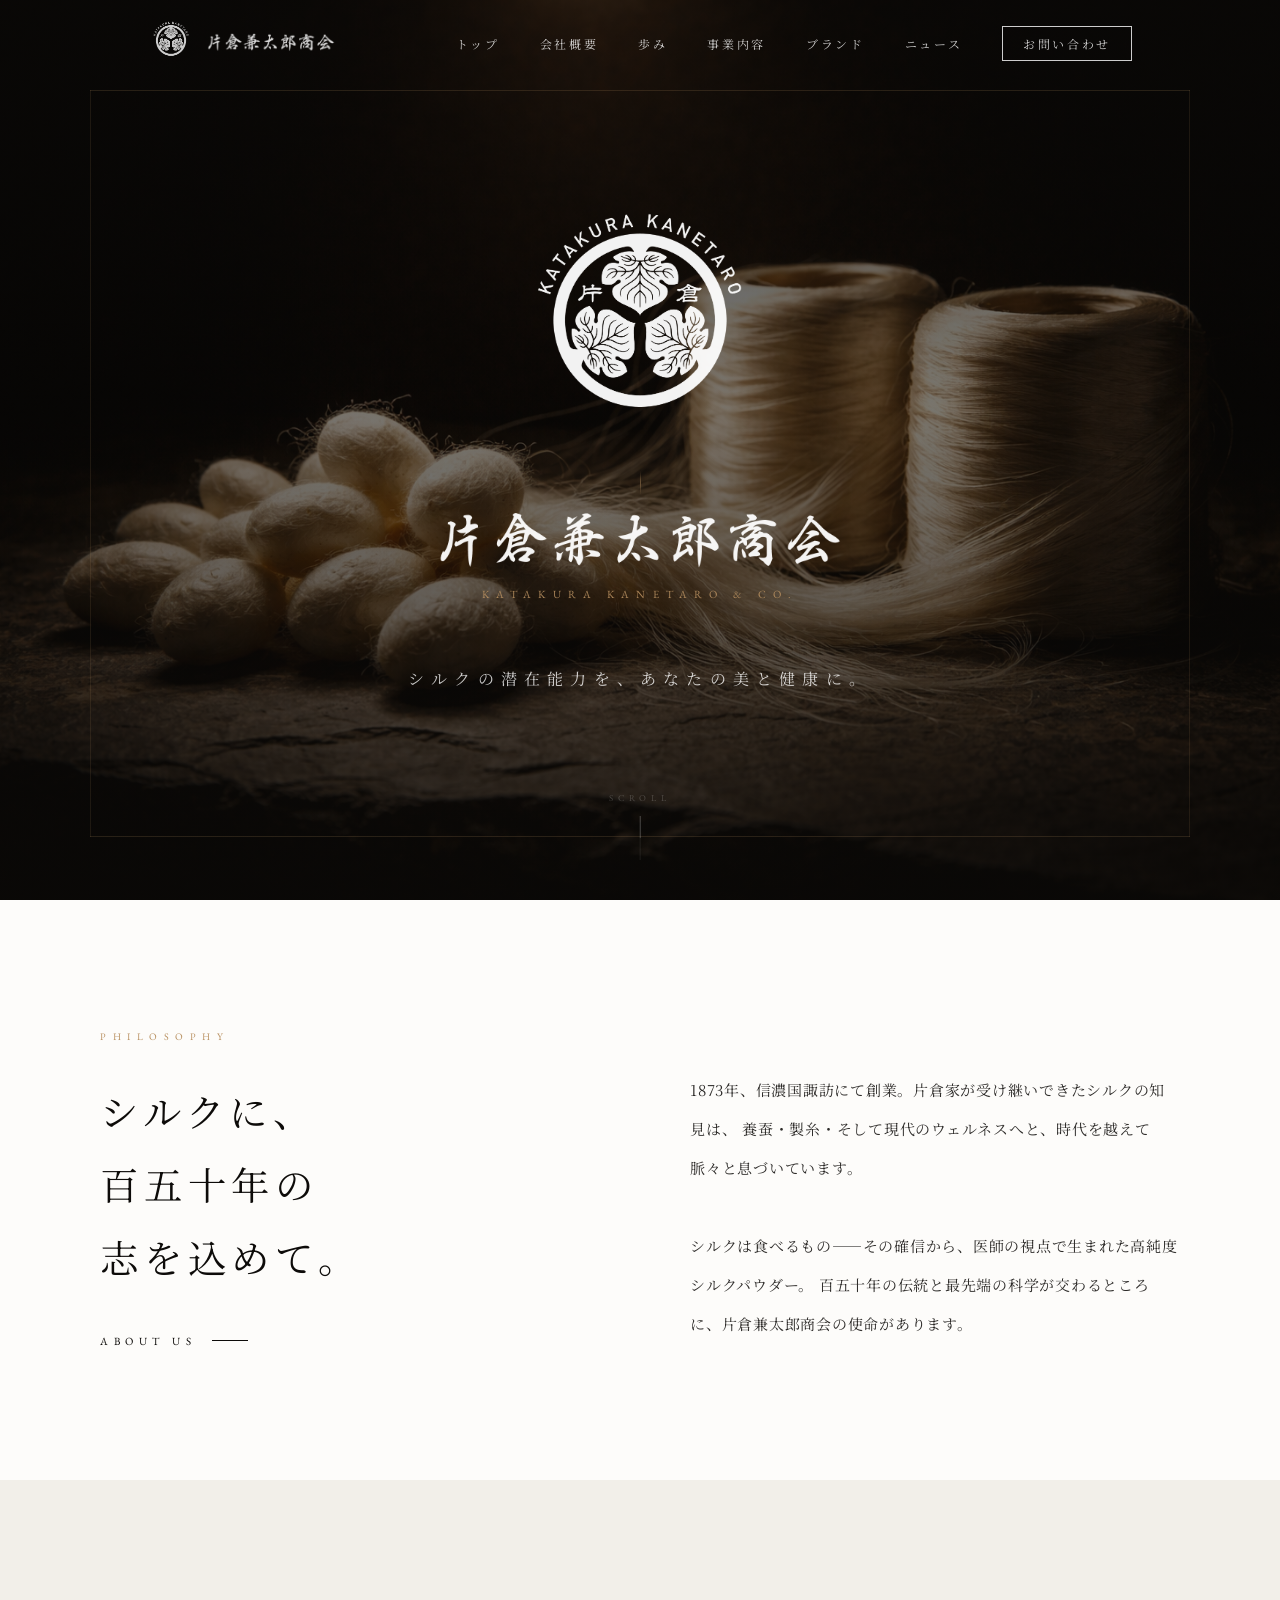
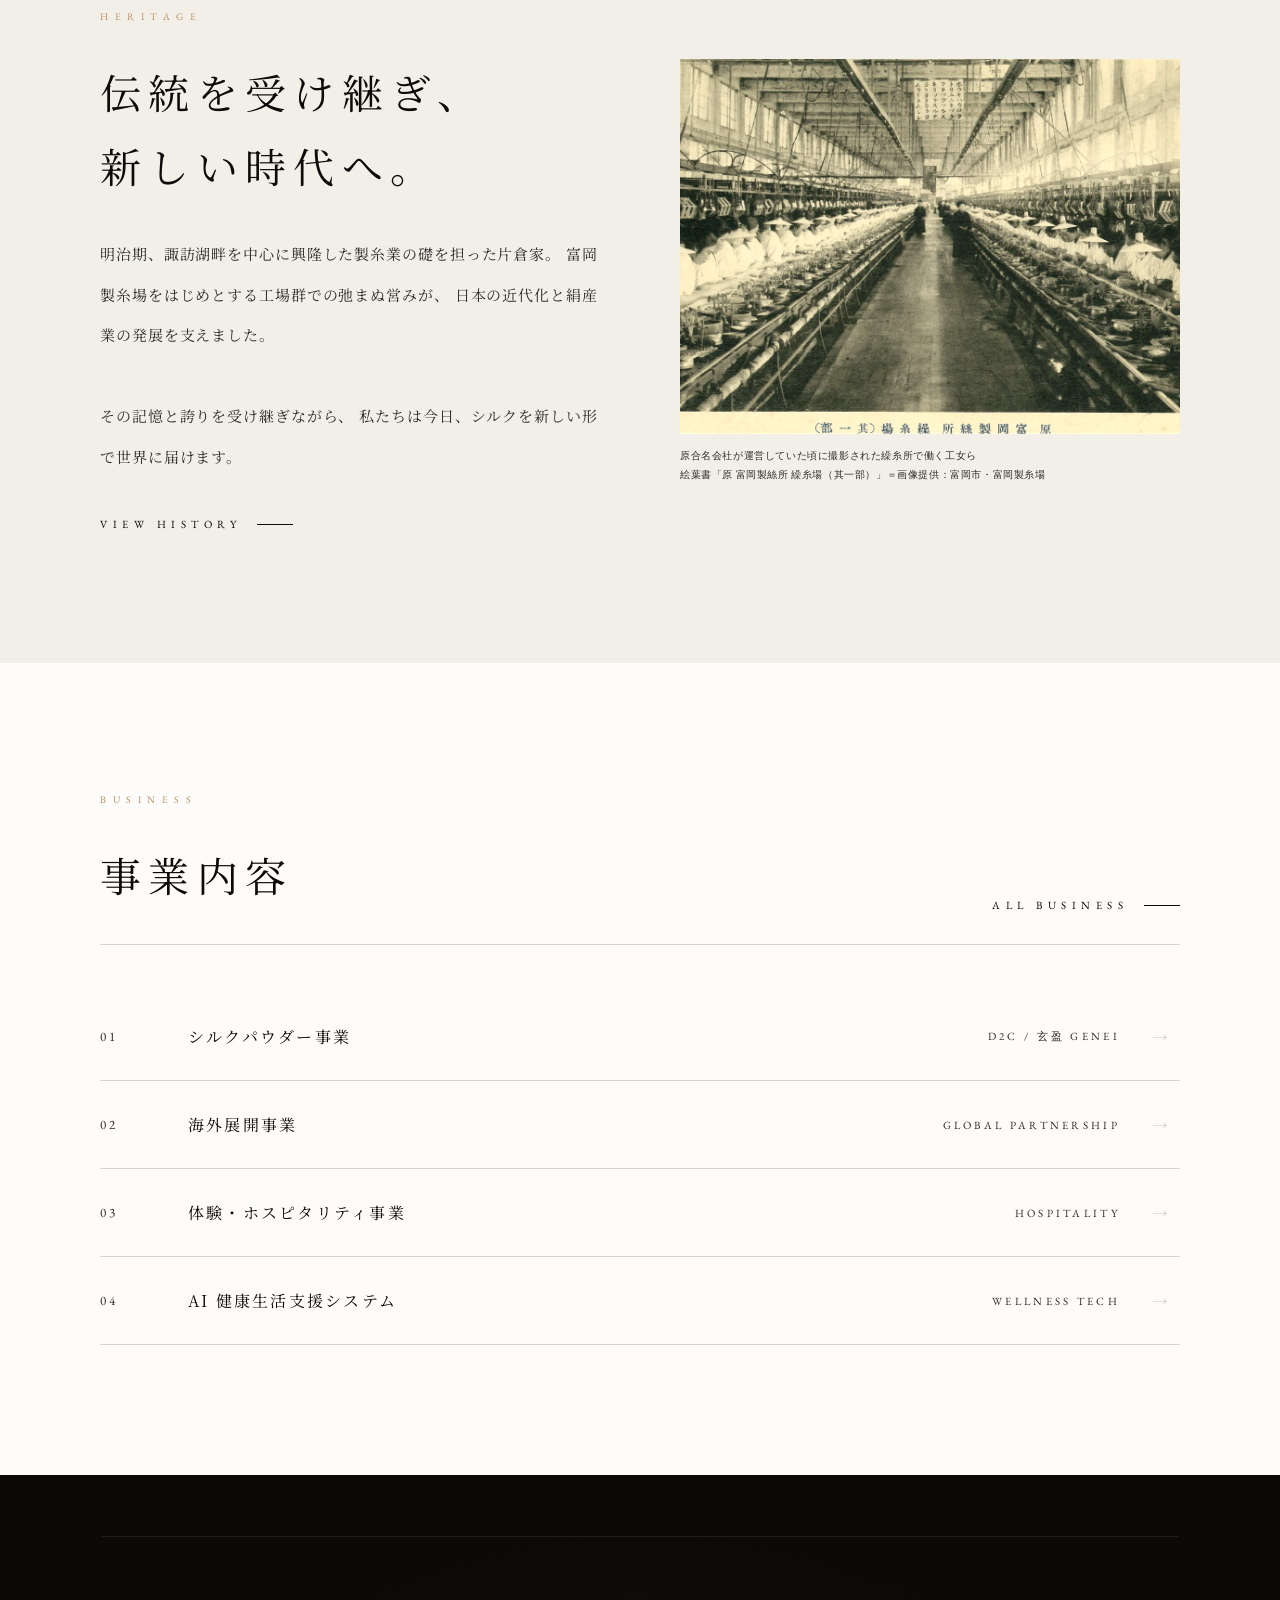
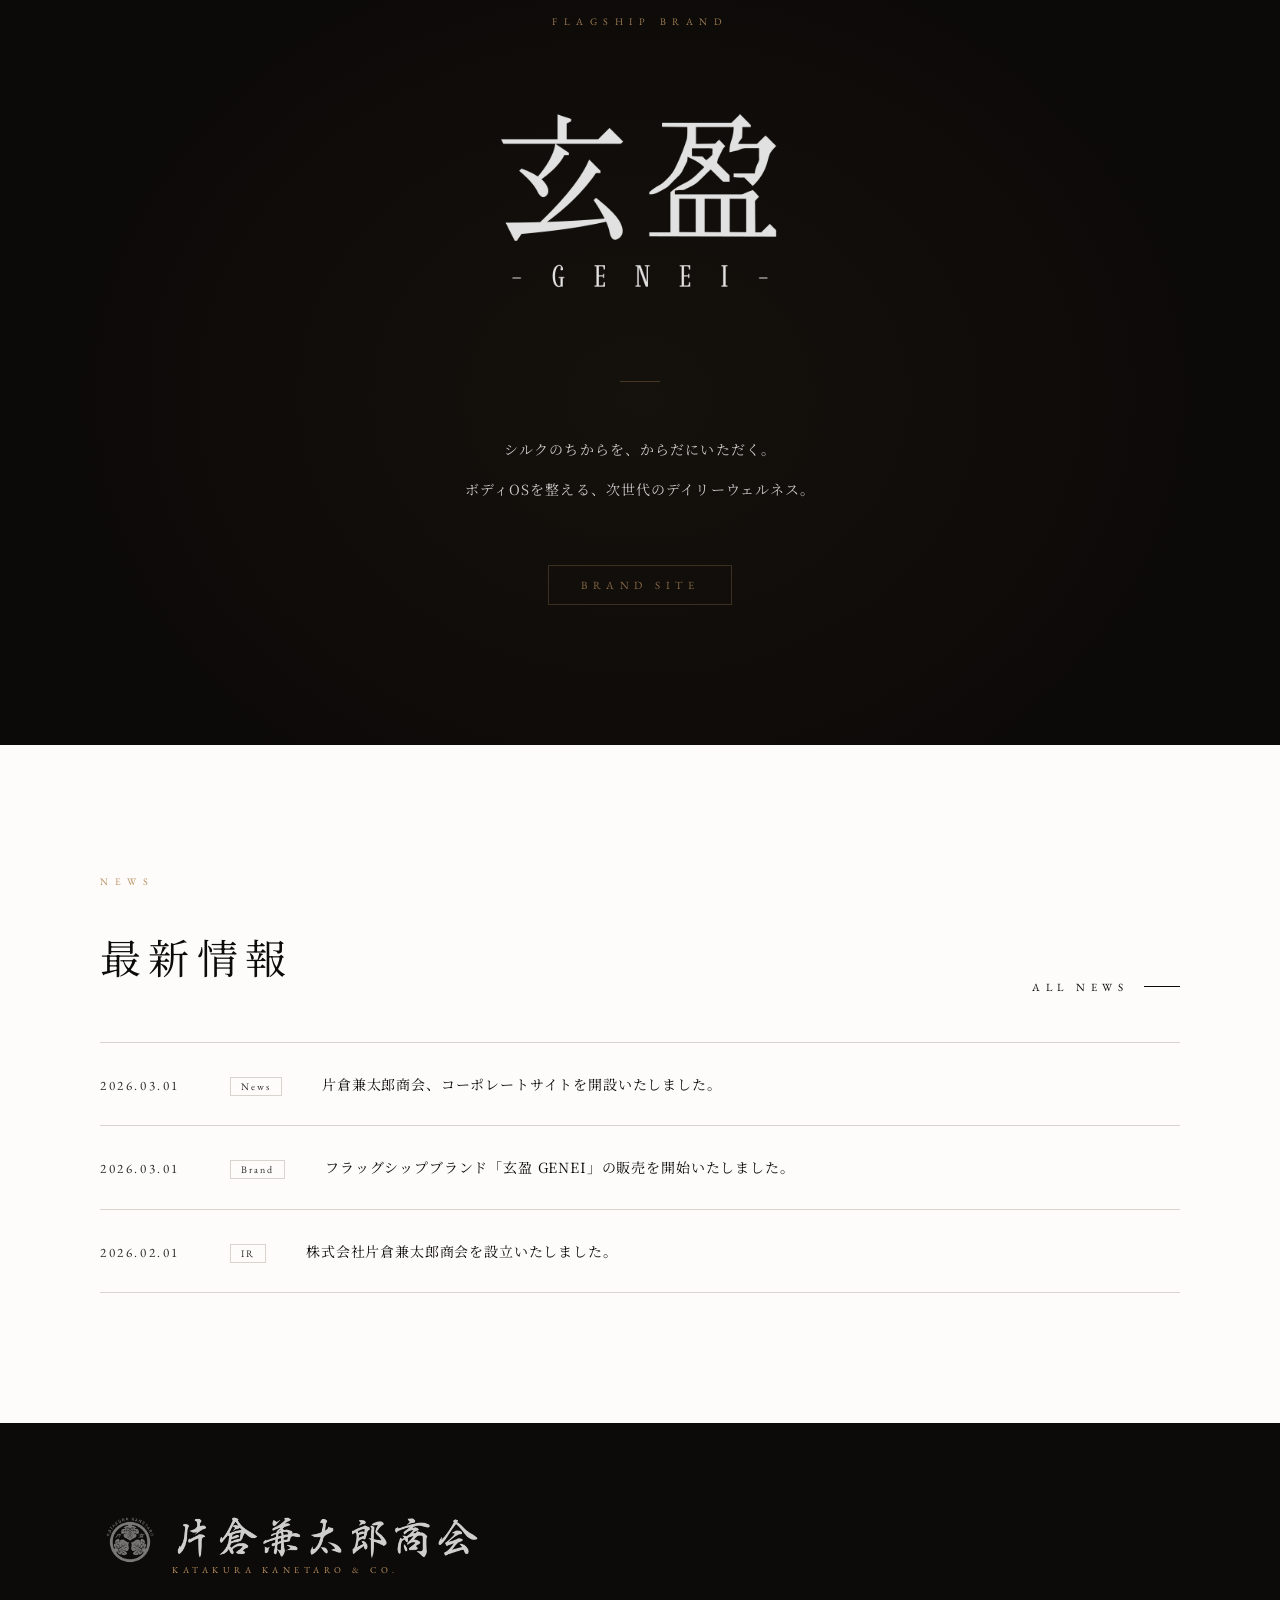
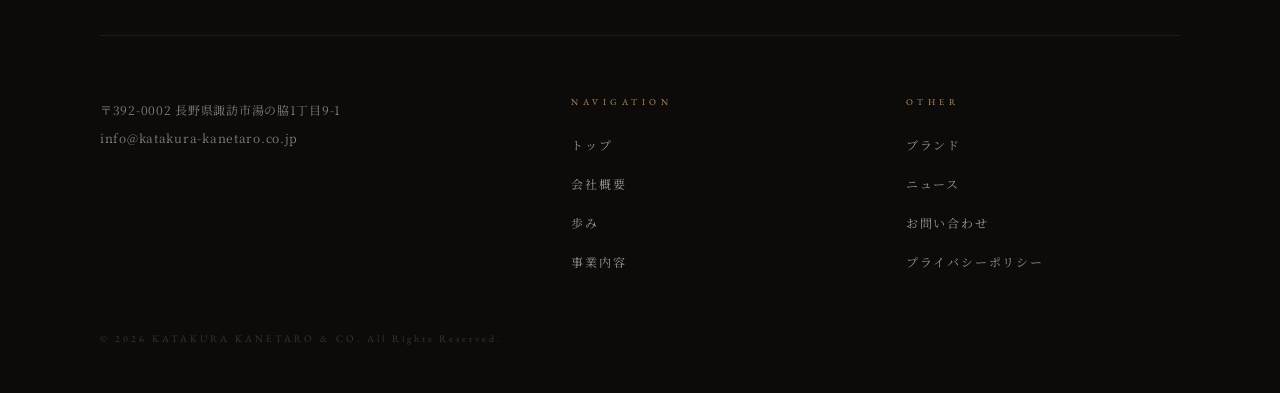
==== index.html @ ddaa1c11 "モバイル歩みページ修正: 時代ラベルの線・点重なり解消 + 「沿革」→「歩み」に変更 Co-Authored-By: Claude Sonnet 4.6 <noreply@anthropic.com>" ====
<!DOCTYPE html>
<html lang="ja">
<head>
  <meta charset="utf-8"/>
  <meta name="viewport" content="width=device-width, initial-scale=1.0"/>
  <title>片倉兼太郎商会 | KATAKURA KANETARO &amp; CO.</title>
  <meta name="description" content="シルクの潜在能力を、あなたの美と健康に。1873年より受け継ぐ片倉の志を、現代のウェルビーイングへ。"/>
  <link rel="preconnect" href="https://fonts.googleapis.com"/>
  <link rel="preconnect" href="https://fonts.gstatic.com" crossorigin/>
  <link href="https://fonts.googleapis.com/css2?family=Noto+Serif+JP:wght@200;300;400;500;700&family=EB+Garamond:ital,wght@0,300;0,400;0,500;1,300;1,400&display=swap" rel="stylesheet"/>
  <link rel="stylesheet" href="style.css"/>
  <style>

/* ── HERO ── */
.hero {
  height: 100vh;
  min-height: 620px;
  background-color: #0c0a08;
  background-image:
    linear-gradient(to bottom,
      rgba(12,10,8,0.72) 0%,
      rgba(12,10,8,0.55) 45%,
      rgba(12,10,8,0.78) 100%),
    url('assets/images/hero.png');
  background-size: cover;
  background-position: center 30%;
  position: relative;
  display: flex;
  align-items: center;
  justify-content: center;
  overflow: hidden;
}
/* Frame lines */
.hero-frame {
  position: absolute;
  inset: 10% 7% 7%;
  pointer-events: none;
}
.hero-frame-top,
.hero-frame-bottom {
  position: absolute;
  left: 0; right: 0;
  height: 1px;
  background: rgba(184, 144, 96, 0.18);
}
.hero-frame-top { top: 0; }
.hero-frame-bottom { bottom: 0; }
.hero-frame-left,
.hero-frame-right {
  position: absolute;
  top: 0; bottom: 0;
  width: 1px;
  background: rgba(184, 144, 96, 0.12);
}
.hero-frame-left { left: 0; }
.hero-frame-right { right: 0; }

/* Center content */
.hero-center {
  text-align: center;
  position: relative;
  z-index: 1;
  display: flex;
  flex-direction: column;
  align-items: center;
  padding: 0 2rem;
}
.hero-crest {
  width: 260px;
  height: 260px;
  object-fit: contain;
  filter: invert(1);
  opacity: 0.95;
  margin-bottom: 0.75rem;
}
.hero-gold-bar {
  width: 1px;
  height: 24px;
  background: linear-gradient(to bottom, transparent, rgba(184,144,96,0.45), transparent);
  margin-bottom: 0.75rem;
}
.hero-name-jp {
  height: 64px;
  width: auto;
  display: block;
  filter: brightness(0) invert(1);
  opacity: 0.95;
  margin-bottom: 1rem;
}
.hero-name-en {
  font-family: 'EB Garamond', serif;
  font-size: 11px;
  letter-spacing: 0.65em;
  color: rgba(184, 144, 96, 0.9);
  display: block;
  margin-bottom: 3.5rem;
  text-transform: uppercase;
}
.hero-catch {
  font-size: clamp(13px, 1.4vw, 16px);
  font-weight: 400;
  letter-spacing: 0.45em;
  color: rgba(255,255,255,0.78);
  line-height: 2.8;
}

/* Scroll indicator */
.hero-scroll {
  position: absolute;
  bottom: 2.5rem;
  left: 50%;
  transform: translateX(-50%);
  display: flex;
  flex-direction: column;
  align-items: center;
  gap: 0.75rem;
  text-decoration: none;
}
.hero-scroll-text {
  font-family: 'EB Garamond', serif;
  font-size: 9px;
  letter-spacing: 0.55em;
  color: rgba(255,255,255,0.2);
  text-transform: uppercase;
}
.hero-scroll-line {
  width: 1px;
  height: 44px;
  position: relative;
  overflow: hidden;
  background: rgba(255,255,255,0.08);
}
.hero-scroll-line::after {
  content: '';
  position: absolute;
  top: 0; left: 0; right: 0;
  height: 50%;
  background: rgba(255,255,255,0.35);
  animation: scrollDown 2s cubic-bezier(0.4,0,0.2,1) infinite;
}
@keyframes scrollDown {
  0%   { transform: translateY(-100%); }
  100% { transform: translateY(200%); }
}

/* ── INTRO ── */
.intro-sec { background: var(--white); }
.intro-layout {
  display: grid;
  grid-template-columns: 1fr 1fr;
  gap: 100px;
  align-items: start;
}
.intro-heading {
  font-size: clamp(24px, 3vw, 40px);
  font-weight: 400;
  letter-spacing: 0.15em;
  line-height: 1.9;
  margin-top: 2rem;
}
.intro-body {
  font-family: 'Noto Serif JP', serif;
  font-size: 15px;
  font-weight: 400;
  line-height: 2.6;
  color: var(--gray);
  letter-spacing: 0.05em;
  margin-top: 2.5rem;
}

/* ── LEGACY ── */
.legacy-sec { background: var(--stone); }
.legacy-layout {
  display: grid;
  grid-template-columns: 1fr 1fr;
  gap: 80px;
  align-items: center;
}
.legacy-photo {
  width: 100%;
  display: block;
  aspect-ratio: 4/3;
  object-fit: cover;
  filter: sepia(0.25) contrast(1.06);
}
.legacy-photo-caption {
  font-family: 'EB Garamond', serif;
  font-size: 10px;
  line-height: 1.9;
  letter-spacing: 0.06em;
  color: var(--gray);
  margin-top: 0.75rem;
  display: block;
}

/* ── BUSINESS ── */
.biz-sec { background: var(--white); }
.biz-header {
  display: flex;
  justify-content: space-between;
  align-items: flex-end;
  margin-bottom: 3rem;
  padding-bottom: 2rem;
  border-bottom: 1px solid var(--ash);
}
.biz-list { }
.biz-row {
  display: grid;
  grid-template-columns: 56px 1fr auto 28px;
  align-items: center;
  gap: 2rem;
  padding: 2rem 0;
  border-bottom: 1px solid var(--ash);
  text-decoration: none;
  color: var(--black);
  transition: opacity 0.2s;
}
.biz-row:hover { opacity: 0.5; }
.biz-row-num {
  font-family: 'EB Garamond', serif;
  font-size: 13px;
  letter-spacing: 0.25em;
  color: var(--gray);
}
.biz-row-name {
  font-size: 16px;
  letter-spacing: 0.14em;
}
.biz-row-sub {
  font-family: 'EB Garamond', serif;
  font-size: 11px;
  letter-spacing: 0.3em;
  color: var(--gray);
  text-transform: uppercase;
}
.biz-row-arrow {
  font-family: 'EB Garamond', serif;
  font-size: 16px;
  color: var(--ash);
  transition: transform 0.25s, color 0.25s;
}
.biz-row:hover .biz-row-arrow { transform: translateX(5px); color: var(--gray); }

/* ── GENEI BRAND ── */
.genei-sec {
  background: #0c0a08;
  padding: 140px 3rem;
  text-align: center;
  position: relative;
  overflow: hidden;
}
.genei-sec::before {
  content: '';
  position: absolute;
  inset: 0;
  background: radial-gradient(ellipse at center 60%, rgba(184,144,96,0.05) 0%, transparent 65%);
  pointer-events: none;
}
/* Gold horizontal frame */
.genei-sec::after {
  content: '';
  position: absolute;
  left: 8%; right: 8%;
  top: 7%;
  height: 1px;
  background: rgba(184, 144, 96, 0.15);
}
.genei-inner {
  max-width: 640px;
  margin: 0 auto;
  position: relative;
  z-index: 1;
}
.genei-label {
  font-family: 'EB Garamond', serif;
  font-size: 10px;
  letter-spacing: 0.65em;
  color: rgba(184,144,96,0.85);
  text-transform: uppercase;
  display: block;
  margin-bottom: 3rem;
}
.genei-logo {
  width: clamp(200px, 36vw, 340px);
  height: auto;
  display: block;
  margin: 0 auto 3.5rem;
  filter: brightness(0) invert(1);
  opacity: 0.88;
}
.genei-gold-line {
  width: 40px;
  height: 1px;
  background: rgba(184,144,96,0.3);
  margin: 0 auto 3rem;
}
.genei-body {
  font-size: 14px;
  line-height: 2.8;
  color: rgba(255,255,255,0.78);
  letter-spacing: 0.08em;
  margin-bottom: 3.5rem;
}
.genei-link {
  display: inline-flex;
  align-items: center;
  gap: 1rem;
  font-family: 'EB Garamond', serif;
  font-size: 11px;
  letter-spacing: 0.5em;
  color: rgba(184,144,96,0.7);
  text-decoration: none;
  text-transform: uppercase;
  border: 1px solid rgba(184,144,96,0.25);
  padding: 12px 32px;
  transition: all 0.35s;
}
.genei-link:hover {
  background: rgba(184,144,96,0.08);
  border-color: rgba(184,144,96,0.55);
  color: rgba(184,144,96,1);
}

/* ── NEWS ── */
.news-sec { background: var(--white); }
.news-header {
  display: flex;
  justify-content: space-between;
  align-items: flex-end;
  margin-bottom: 3rem;
}

/* ── RESPONSIVE ── */
@media (max-width: 900px) {
  .intro-layout { grid-template-columns: 1fr; gap: 3rem; }
  .intro-body { margin-top: 0; }
  .legacy-layout { grid-template-columns: 1fr; gap: 3rem; }
  .biz-row { grid-template-columns: 40px 1fr; }
  .biz-row-sub, .biz-row-arrow { display: none; }
}
@media (max-width: 640px) {
  .hero-crest { width: 120px; height: 120px; }
  .hero-name-jp { height: 48px; }
  .hero-name-en { letter-spacing: 0.15em; font-size: 9px; }
  .hero-catch { letter-spacing: 0.08em; line-height: 2.2; font-size: 12px; }
  .genei-sec { padding: 80px 1.5rem; }
  .genei-title-jp { letter-spacing: 0.2em; }
  .genei-title-en { letter-spacing: 0.3em; font-size: 16px; }
  .news-header { flex-direction: column; align-items: flex-start; gap: 1.5rem; }
  .biz-header { flex-direction: column; align-items: flex-start; gap: 1rem; }
  .intro-layout { gap: 2rem; }
}
  </style>
</head>
<body>

<!-- ── NAVIGATION ── -->
<nav class="site-nav" id="site-nav">
  <div class="nav-inner">
    <a href="index.html" class="nav-logo">
      <img src="assets/logos/crest.png" alt="片倉兼太郎商会" class="nav-logo-crest"/>
      <img src="assets/logos/text.png" alt="片倉兼太郎商会" class="nav-logo-jp"/>
    </a>
    <ul class="nav-menu">
      <li><a href="index.html">トップ</a></li>
      <li><a href="about.html">会社概要</a></li>
      <li><a href="history.html">歩み</a></li>
      <li><a href="business.html">事業内容</a></li>
      <li><a href="brand.html">ブランド</a></li>
      <li><a href="news.html">ニュース</a></li>
      <li><a href="contact.html" class="nav-contact">お問い合わせ</a></li>
    </ul>
    <button class="nav-hamburger" id="hamburger" aria-label="メニュー">
      <span></span><span></span><span></span>
    </button>
  </div>
  <div class="nav-mobile" id="nav-mobile">
    <a href="index.html">トップ</a>
    <a href="about.html">会社概要</a>
    <a href="history.html">歩み</a>
    <a href="business.html">事業内容</a>
    <a href="brand.html">ブランド</a>
    <a href="news.html">ニュース</a>
    <a href="contact.html">お問い合わせ</a>
  </div>
</nav>

<!-- ── HERO ── -->
<section class="hero">
  <div class="hero-frame">
    <span class="hero-frame-top"></span>
    <span class="hero-frame-bottom"></span>
    <span class="hero-frame-left"></span>
    <span class="hero-frame-right"></span>
  </div>
  <div class="hero-center">
    <img src="assets/logos/crest.png" alt="片倉兼太郎商会 家紋" class="hero-crest"/>
    <div class="hero-gold-bar"></div>
    <img src="assets/logos/text.png" alt="片倉兼太郎商会" class="hero-name-jp"/>
    <span class="hero-name-en">KATAKURA KANETARO &amp; CO.</span>
    <p class="hero-catch">シルクの潜在能力を、あなたの美と健康に。</p>
  </div>
  <div class="hero-scroll">
    <span class="hero-scroll-text">Scroll</span>
    <span class="hero-scroll-line"></span>
  </div>
</section>

<!-- ── INTRO ── -->
<section class="intro-sec section">
  <div class="section-inner">
    <div class="intro-layout">
      <div>
        <span class="section-label">Philosophy</span>
        <h2 class="intro-heading">シルクに、<br/>百五十年の<br/>志を込めて。</h2>
        <a href="about.html" class="read-more">About Us</a>
      </div>
      <div>
        <p class="intro-body">
          1873年、信濃国諏訪にて創業。片倉家が受け継いできたシルクの知見は、
          養蚕・製糸・そして現代のウェルネスへと、時代を越えて脈々と息づいています。<br/><br/>
          シルクは食べるもの——その確信から、医師の視点で生まれた高純度シルクパウダー。
          百五十年の伝統と最先端の科学が交わるところに、片倉兼太郎商会の使命があります。
        </p>
      </div>
    </div>
  </div>
</section>

<!-- ── LEGACY ── -->
<section class="legacy-sec section">
  <div class="section-inner">
    <div class="legacy-layout">
      <div>
        <span class="section-label">Heritage</span>
        <h2 class="section-title">伝統を受け継ぎ、<br/>新しい時代へ。</h2>
        <p class="section-body">
          明治期、諏訪湖畔を中心に興隆した製糸業の礎を担った片倉家。
          富岡製糸場をはじめとする工場群での弛まぬ営みが、
          日本の近代化と絹産業の発展を支えました。<br/><br/>
          その記憶と誇りを受け継ぎながら、
          私たちは今日、シルクを新しい形で世界に届けます。
        </p>
        <a href="history.html" class="read-more">View History</a>
      </div>
      <figure>
        <img src="assets/images/tomioka_silk_mill.jpg" alt="富岡製糸場 繰糸場で働く工女ら" class="legacy-photo"/>
        <figcaption class="legacy-photo-caption">
          原合名会社が運営していた頃に撮影された繰糸所で働く工女ら<br/>
          絵葉書「原 富岡製絲所 繰糸場（其一部）」＝画像提供：富岡市・富岡製糸場
        </figcaption>
      </figure>
    </div>
  </div>
</section>

<!-- ── BUSINESS ── -->
<section class="biz-sec section">
  <div class="section-inner">
    <div class="biz-header">
      <div>
        <span class="section-label">Business</span>
        <h2 class="section-title">事業内容</h2>
      </div>
      <a href="business.html" class="read-more">All Business</a>
    </div>
    <div class="biz-list">
      <a href="business.html#silk" class="biz-row">
        <span class="biz-row-num">01</span>
        <span class="biz-row-name">シルクパウダー事業</span>
        <span class="biz-row-sub">D2C / 玄盈 GENEI</span>
        <span class="biz-row-arrow">→</span>
      </a>
      <a href="business.html#global" class="biz-row">
        <span class="biz-row-num">02</span>
        <span class="biz-row-name">海外展開事業</span>
        <span class="biz-row-sub">Global Partnership</span>
        <span class="biz-row-arrow">→</span>
      </a>
      <a href="business.html#hospitality" class="biz-row">
        <span class="biz-row-num">03</span>
        <span class="biz-row-name">体験・ホスピタリティ事業</span>
        <span class="biz-row-sub">Hospitality</span>
        <span class="biz-row-arrow">→</span>
      </a>
      <a href="business.html#ai" class="biz-row">
        <span class="biz-row-num">04</span>
        <span class="biz-row-name">AI 健康生活支援システム</span>
        <span class="biz-row-sub">Wellness Tech</span>
        <span class="biz-row-arrow">→</span>
      </a>
    </div>
  </div>
</section>

<!-- ── GENEI BRAND ── -->
<section class="genei-sec">
  <div class="genei-inner">
    <span class="genei-label">Flagship Brand</span>
    <img src="assets/logos/genei.png" alt="玄盈 GENEI" class="genei-logo"/>
    <div class="genei-gold-line"></div>
    <p class="genei-body">
      シルクのちからを、からだにいただく。<br/>
      ボディOSを整える、次世代のデイリーウェルネス。
    </p>
    <a href="brand.html" class="genei-link">Brand Site</a>
  </div>
</section>

<!-- ── NEWS ── -->
<section class="news-sec section">
  <div class="section-inner">
    <div class="news-header">
      <div>
        <span class="section-label">News</span>
        <h2 class="section-title">最新情報</h2>
      </div>
      <a href="news.html" class="read-more">All News</a>
    </div>
    <div class="news-list">
      <a href="news.html" class="news-item">
        <span class="news-date">2026.03.01</span>
        <span class="news-tag">News</span>
        <span class="news-title">片倉兼太郎商会、コーポレートサイトを開設いたしました。</span>
      </a>
      <a href="news.html" class="news-item">
        <span class="news-date">2026.03.01</span>
        <span class="news-tag">Brand</span>
        <span class="news-title">フラッグシップブランド「玄盈 GENEI」の販売を開始いたしました。</span>
      </a>
      <a href="news.html" class="news-item">
        <span class="news-date">2026.02.01</span>
        <span class="news-tag">IR</span>
        <span class="news-title">株式会社片倉兼太郎商会を設立いたしました。</span>
      </a>
    </div>
  </div>
</section>

<!-- ── FOOTER ── -->
<footer class="site-footer">
  <div class="footer-inner">
    <div class="footer-logo">
      <img src="assets/logos/crest.png" alt="片倉兼太郎商会"/>
      <div class="footer-logo-text">
        <img src="assets/logos/text.png" alt="片倉兼太郎商会" class="footer-logo-jp"/>
        <span class="footer-logo-en">KATAKURA KANETARO &amp; CO.</span>
      </div>
    </div>
    <div class="footer-grid">
      <div>
        <address class="footer-addr">
          〒392-0002 長野県諏訪市湯の脇1丁目9-1<br/>
          info@katakura-kanetaro.co.jp
        </address>
      </div>
      <div>
        <span class="footer-nav-label">Navigation</span>
        <ul class="footer-nav-list">
          <li><a href="index.html">トップ</a></li>
          <li><a href="about.html">会社概要</a></li>
          <li><a href="history.html">歩み</a></li>
          <li><a href="business.html">事業内容</a></li>
        </ul>
      </div>
      <div>
        <span class="footer-nav-label">Other</span>
        <ul class="footer-nav-list">
          <li><a href="brand.html">ブランド</a></li>
          <li><a href="news.html">ニュース</a></li>
          <li><a href="contact.html">お問い合わせ</a></li>
          <li><a href="privacy.html">プライバシーポリシー</a></li>
        </ul>
      </div>
    </div>
    <div class="footer-bottom">
      <p class="footer-copy">© 2026 KATAKURA KANETARO &amp; CO. All Rights Reserved.</p>
    </div>
  </div>
</footer>

<script>
  const nav = document.getElementById('site-nav');
  window.addEventListener('scroll', () => {
    nav.classList.toggle('is-scrolled', window.scrollY > 60);
  }, { passive: true });
  const hamburger = document.getElementById('hamburger');
  const navMobile = document.getElementById('nav-mobile');
  hamburger.addEventListener('click', () => {
    navMobile.classList.toggle('open');
  });
  navMobile.querySelectorAll('a').forEach(a => {
    a.addEventListener('click', () => navMobile.classList.remove('open'));
  });
</script>
</body>
</html>
---- style.css ----
/* =============================================
   片倉兼太郎商会 v2
   Design: 本格京都和風
   ============================================= */

/* ── TOKENS ── */
:root {
  --white:  #fdfcfa;
  --black:  #0d0b09;
  --stone:  #f2efe9;
  --ash:    #d8d3cc;
  --gray:   #2e2c2a;
  --gold:   #b89060;
  --gold-f: rgba(184, 144, 96, 0.12);
}

/* ── RESET ── */
*, *::before, *::after { margin: 0; padding: 0; box-sizing: border-box; }
html { scroll-behavior: smooth; }
body {
  font-family: '游明朝', 'Yu Mincho', 'Noto Serif JP', 'Hiragino Mincho ProN', serif;
  background: var(--white);
  color: var(--black);
  -webkit-font-smoothing: antialiased;
  overflow-x: hidden;
}
.en { font-family: 'EB Garamond', Georgia, serif; }

/* ── NAVIGATION ── */
.site-nav {
  position: fixed;
  top: 0; left: 0; right: 0;
  z-index: 500;
  transition: background 0.5s, border-color 0.5s;
  border-bottom: 1px solid transparent;
}
.site-nav.is-scrolled {
  background: rgba(253, 252, 250, 0.97);
  backdrop-filter: blur(16px);
  -webkit-backdrop-filter: blur(16px);
  border-bottom-color: var(--ash);
}
.nav-inner {
  max-width: 1080px;
  margin: 0 auto;
  padding: 0 3rem;
  height: 84px;
  display: flex;
  align-items: center;
  justify-content: space-between;
}
.nav-logo {
  text-decoration: none;
  display: flex;
  align-items: center;
  gap: 0.75rem;
  transition: opacity 0.3s;
}
.nav-logo:hover { opacity: 0.65; }
.nav-logo-crest {
  height: 46px;
  width: 46px;
  object-fit: contain;
  display: block;
  flex-shrink: 0;
  transition: filter 0.5s, opacity 0.5s;
}
.site-nav:not(.is-scrolled) .nav-logo-crest { filter: invert(1); opacity: 0.8; }
.site-nav.is-scrolled .nav-logo-crest { mix-blend-mode: multiply; }
.nav-logo-jp {
  height: 20px;
  width: auto;
  display: block;
  flex-shrink: 0;
  transition: filter 0.5s, opacity 0.5s;
}
.site-nav:not(.is-scrolled) .nav-logo-jp { filter: brightness(0) invert(1); opacity: 0.85; }
.site-nav.is-scrolled .nav-logo-jp { filter: none; opacity: 1; }

.nav-menu {
  display: flex;
  align-items: center;
  gap: 2.5rem;
  list-style: none;
}
.nav-menu a {
  font-size: 12px;
  letter-spacing: 0.22em;
  text-decoration: none;
  transition: opacity 0.25s, color 0.5s;
}
.site-nav:not(.is-scrolled) .nav-menu a { color: rgba(255,255,255,0.8); }
.site-nav.is-scrolled .nav-menu a { color: var(--black); }
.nav-menu a:hover { opacity: 0.5; }
.nav-menu a.nav-contact {
  padding: 8px 20px;
  border: 1px solid currentColor;
  opacity: 1 !important;
}
.site-nav:not(.is-scrolled) .nav-menu a.nav-contact:hover { background: rgba(255,255,255,0.1); }
.site-nav.is-scrolled .nav-menu a.nav-contact:hover { background: var(--black); color: var(--white); }

.nav-hamburger {
  display: none;
  flex-direction: column;
  gap: 6px;
  cursor: pointer;
  padding: 4px;
  border: none;
  background: none;
}
.nav-hamburger span {
  display: block;
  width: 22px;
  height: 1px;
  transition: background 0.5s;
}
.site-nav:not(.is-scrolled) .nav-hamburger span { background: rgba(255,255,255,0.85); }
.site-nav.is-scrolled .nav-hamburger span { background: var(--black); }

.nav-mobile {
  display: none;
  flex-direction: column;
  padding: 0 1.5rem 1.5rem;
  background: var(--white);
  border-top: 1px solid var(--ash);
}
.nav-mobile.open { display: flex; }
.nav-mobile a {
  font-size: 13px;
  letter-spacing: 0.18em;
  color: var(--black);
  text-decoration: none;
  padding: 1rem 0;
  border-bottom: 1px solid var(--ash);
  transition: opacity 0.2s;
}
.nav-mobile a:last-child { border-bottom: none; }
.nav-mobile a:hover { opacity: 0.5; }

/* ── PAGE HERO (sub pages) ── */
.page-hero {
  padding-top: 84px;
  height: 52vh;
  min-height: 340px;
  background: var(--black);
  display: flex;
  align-items: flex-end;
  padding-bottom: 5rem;
  padding-left: 3rem;
  padding-right: 3rem;
  position: relative;
  overflow: hidden;
}
.page-hero::after {
  content: '';
  position: absolute;
  bottom: 0; left: 0; right: 0;
  height: 1px;
  background: rgba(184, 144, 96, 0.2);
}
.page-hero-inner {
  max-width: 1080px;
  width: 100%;
  margin: 0 auto;
}
.page-hero-label {
  font-family: 'EB Garamond', serif;
  font-size: 10px;
  letter-spacing: 0.65em;
  color: var(--gold);
  text-transform: uppercase;
  display: block;
  margin-bottom: 1.25rem;
}
.page-hero-title {
  font-size: clamp(30px, 4vw, 56px);
  font-weight: 400;
  letter-spacing: 0.22em;
  color: var(--white);
  line-height: 1.4;
}

/* ── SECTION BASE ── */
.section { padding: 130px 3rem; }
.section-inner { max-width: 1080px; margin: 0 auto; }
.section-label {
  font-family: 'EB Garamond', serif;
  font-size: 10px;
  letter-spacing: 0.65em;
  color: var(--gold);
  text-transform: uppercase;
  display: block;
  margin-bottom: 2rem;
}
.section-title {
  font-size: clamp(26px, 3.2vw, 44px);
  font-weight: 400;
  letter-spacing: 0.18em;
  line-height: 1.8;
}
.section-body {
  font-family: 'Noto Serif JP', serif;
  font-size: 15px;
  font-weight: 400;
  line-height: 2.7;
  color: var(--gray);
  margin-top: 2rem;
  letter-spacing: 0.06em;
}

/* ── READ MORE LINK ── */
.read-more {
  display: inline-flex;
  align-items: center;
  gap: 1rem;
  margin-top: 2.5rem;
  font-family: 'EB Garamond', serif;
  font-size: 11px;
  letter-spacing: 0.5em;
  color: var(--black);
  text-decoration: none;
  text-transform: uppercase;
  transition: opacity 0.25s;
}
.read-more::after {
  content: '';
  display: block;
  width: 36px;
  height: 1px;
  background: var(--black);
  transition: width 0.3s;
}
.read-more:hover { opacity: 0.55; }
.read-more:hover::after { width: 64px; }

/* ── FOOTER ── */
.site-footer {
  background: var(--black);
  color: var(--white);
  padding: 90px 3rem 48px;
}
.footer-inner { max-width: 1080px; margin: 0 auto; }
.footer-logo {
  display: flex;
  align-items: center;
  gap: 0.75rem;
  margin-bottom: 60px;
  padding-bottom: 60px;
  border-bottom: 1px solid rgba(255,255,255,0.07);
}
.footer-logo > img {
  height: 60px;
  width: 60px;
  object-fit: contain;
  filter: invert(1);
  opacity: 0.45;
  flex-shrink: 0;
}
.footer-logo-text { display: flex; flex-direction: column; gap: 5px; }
.footer-logo-jp {
  height: 48px;
  width: auto;
  display: block;
  filter: brightness(0) invert(1);
  opacity: 0.8;
}
.footer-logo-en {
  font-family: 'EB Garamond', serif;
  font-size: 9px;
  letter-spacing: 0.5em;
  color: var(--gold);
  line-height: 1;
  text-transform: uppercase;
}
.footer-grid {
  display: grid;
  grid-template-columns: 1.5fr 1fr 1fr;
  gap: 60px;
  margin-bottom: 60px;
  align-items: start;
}
.footer-addr {
  font-style: normal;
  font-size: 12px;
  line-height: 2.3;
  color: rgba(255,255,255,0.48);
  letter-spacing: 0.06em;
}
.footer-nav-label {
  font-family: 'EB Garamond', serif;
  font-size: 9px;
  letter-spacing: 0.5em;
  color: var(--gold);
  text-transform: uppercase;
  display: block;
  margin-bottom: 1.5rem;
}
.footer-nav-list { list-style: none; display: flex; flex-direction: column; gap: 1rem; }
.footer-nav-list a {
  font-size: 12px;
  letter-spacing: 0.15em;
  color: rgba(255,255,255,0.58);
  text-decoration: none;
  transition: color 0.25s;
}
.footer-nav-list a:hover { color: rgba(255,255,255,0.85); }
.footer-bottom {
  display: flex;
  justify-content: space-between;
  align-items: center;
  flex-wrap: wrap;
  gap: 1rem;
}
.footer-copy {
  font-family: 'EB Garamond', serif;
  font-size: 10px;
  letter-spacing: 0.3em;
  color: rgba(255,255,255,0.18);
}

/* ── NEWS ITEMS ── */
.news-list { border-top: 1px solid var(--ash); }
.news-item {
  display: flex;
  align-items: baseline;
  gap: 2.5rem;
  padding: 1.75rem 0;
  border-bottom: 1px solid var(--ash);
  text-decoration: none;
  color: var(--black);
  transition: opacity 0.2s;
}
.news-item:hover { opacity: 0.5; }
.news-date {
  font-family: 'EB Garamond', serif;
  font-size: 13px;
  letter-spacing: 0.2em;
  color: var(--gray);
  white-space: nowrap;
  flex-shrink: 0;
  min-width: 90px;
}
.news-tag {
  font-family: 'EB Garamond', serif;
  font-size: 10px;
  letter-spacing: 0.2em;
  padding: 2px 10px;
  border: 1px solid var(--ash);
  color: var(--gray);
  white-space: nowrap;
  flex-shrink: 0;
}
.news-title {
  font-size: 14px;
  line-height: 1.9;
  letter-spacing: 0.06em;
}
.news-more {
  display: inline-flex;
  align-items: center;
  gap: 1rem;
  margin-top: 2.5rem;
  font-family: 'EB Garamond', serif;
  font-size: 11px;
  letter-spacing: 0.5em;
  color: var(--black);
  text-decoration: none;
  text-transform: uppercase;
}
.news-more::after {
  content: '';
  display: block;
  width: 36px;
  height: 1px;
  background: var(--black);
  transition: width 0.3s;
}
.news-more:hover::after { width: 64px; }

/* ── RESPONSIVE ── */
@media (max-width: 1240px) {
  .nav-inner { padding: 0 2rem; }
  .nav-logo { gap: 0.5rem; }
  .nav-menu { gap: 1.8rem; }
  .nav-menu a { letter-spacing: 0.16em; }
}
@media (max-width: 1024px) {
  .nav-menu { display: none; }
  .nav-hamburger { display: flex; }
  .footer-grid { grid-template-columns: 1fr 1fr; }
}
@media (max-width: 640px) {
  .section { padding: 72px 1.5rem; }
  .nav-inner { padding: 0 1.5rem; }
  .nav-logo-crest { height: 36px; width: 36px; }
  .nav-logo-jp { height: 16px; }
  .site-footer { padding: 70px 1.5rem 40px; }
  .footer-grid { grid-template-columns: 1fr; gap: 40px; }
  .footer-logo { flex-direction: column; align-items: flex-start; gap: 0.75rem; }
  .footer-logo-jp { height: 36px; }
  .footer-logo > img { height: 48px; width: 48px; }
  .page-hero { padding: 4rem 1.5rem 3rem; padding-top: calc(72px + 2rem); }
  .page-hero-title { letter-spacing: 0.15em; }
  .news-item { flex-direction: column; gap: 0.5rem; }
  .news-date { min-width: auto; }
  .section-title { letter-spacing: 0.1em; }
  .section-label { letter-spacing: 0.3em; }
}
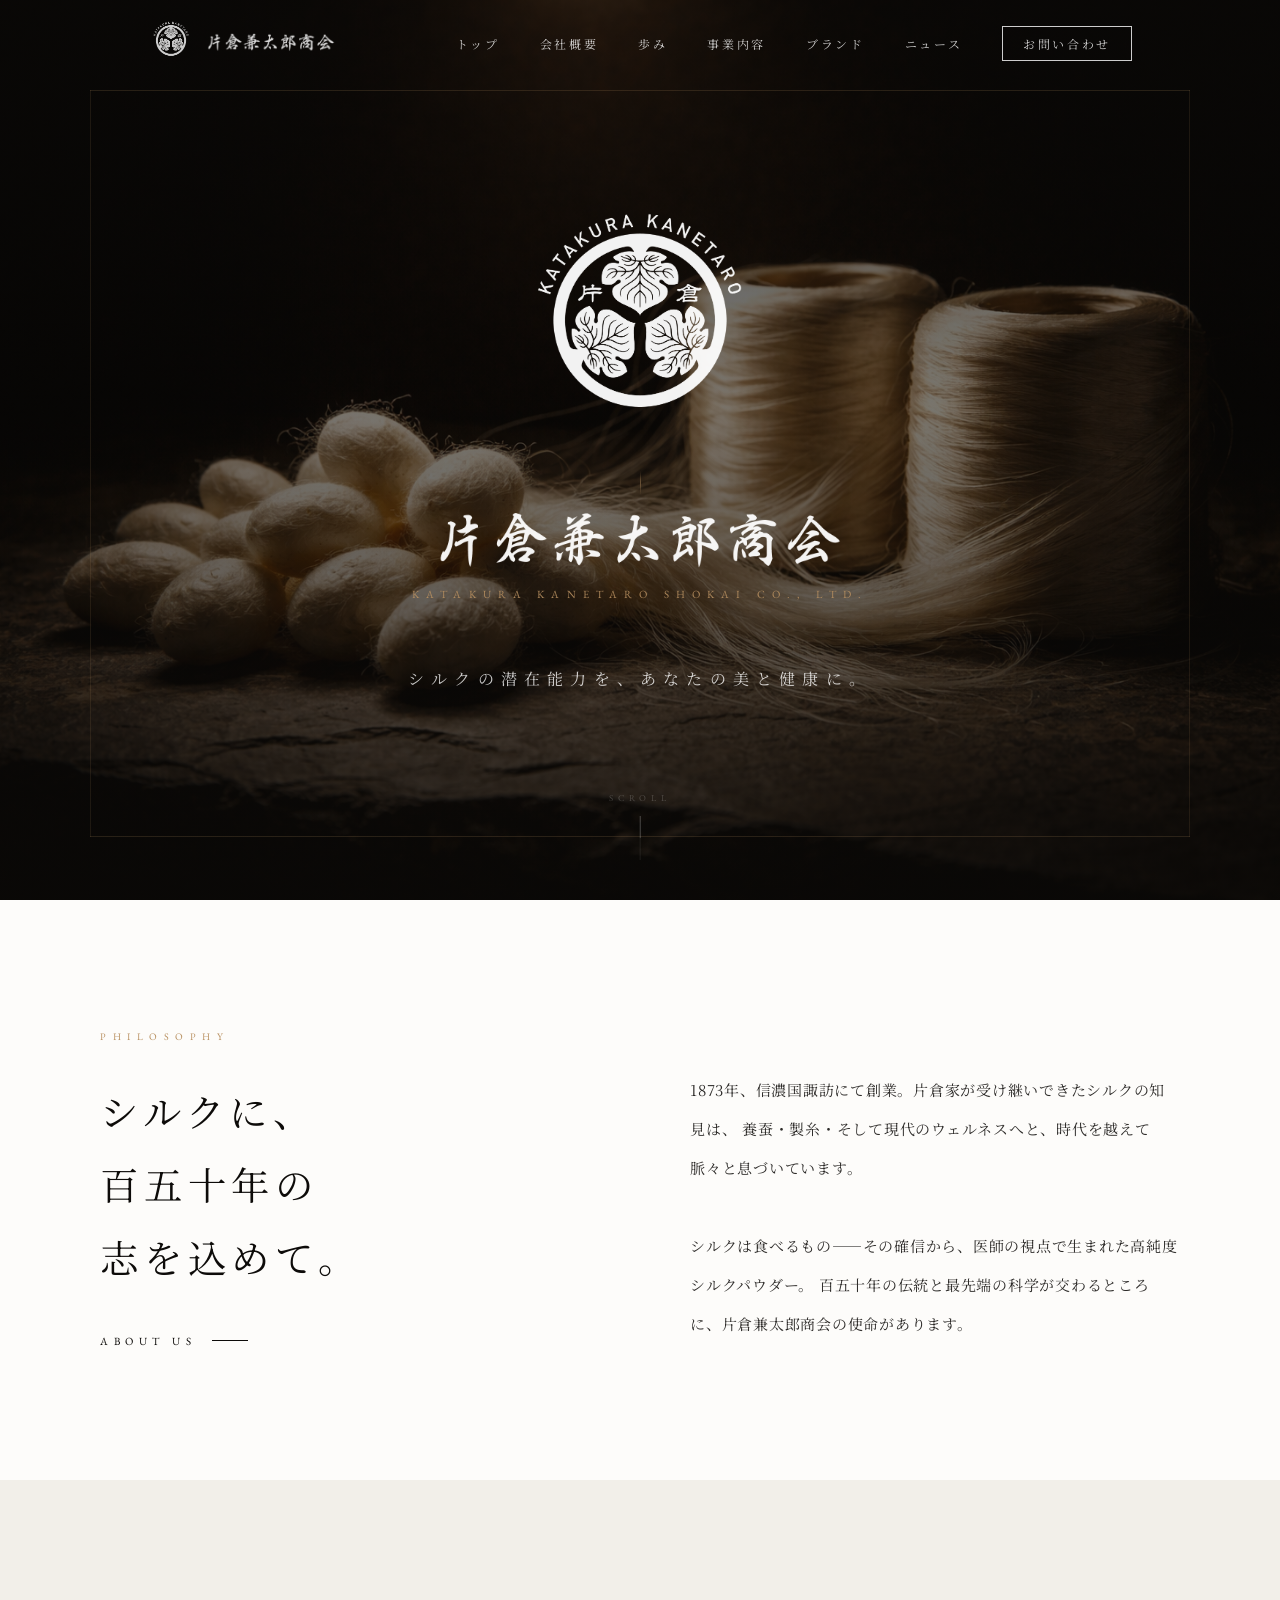
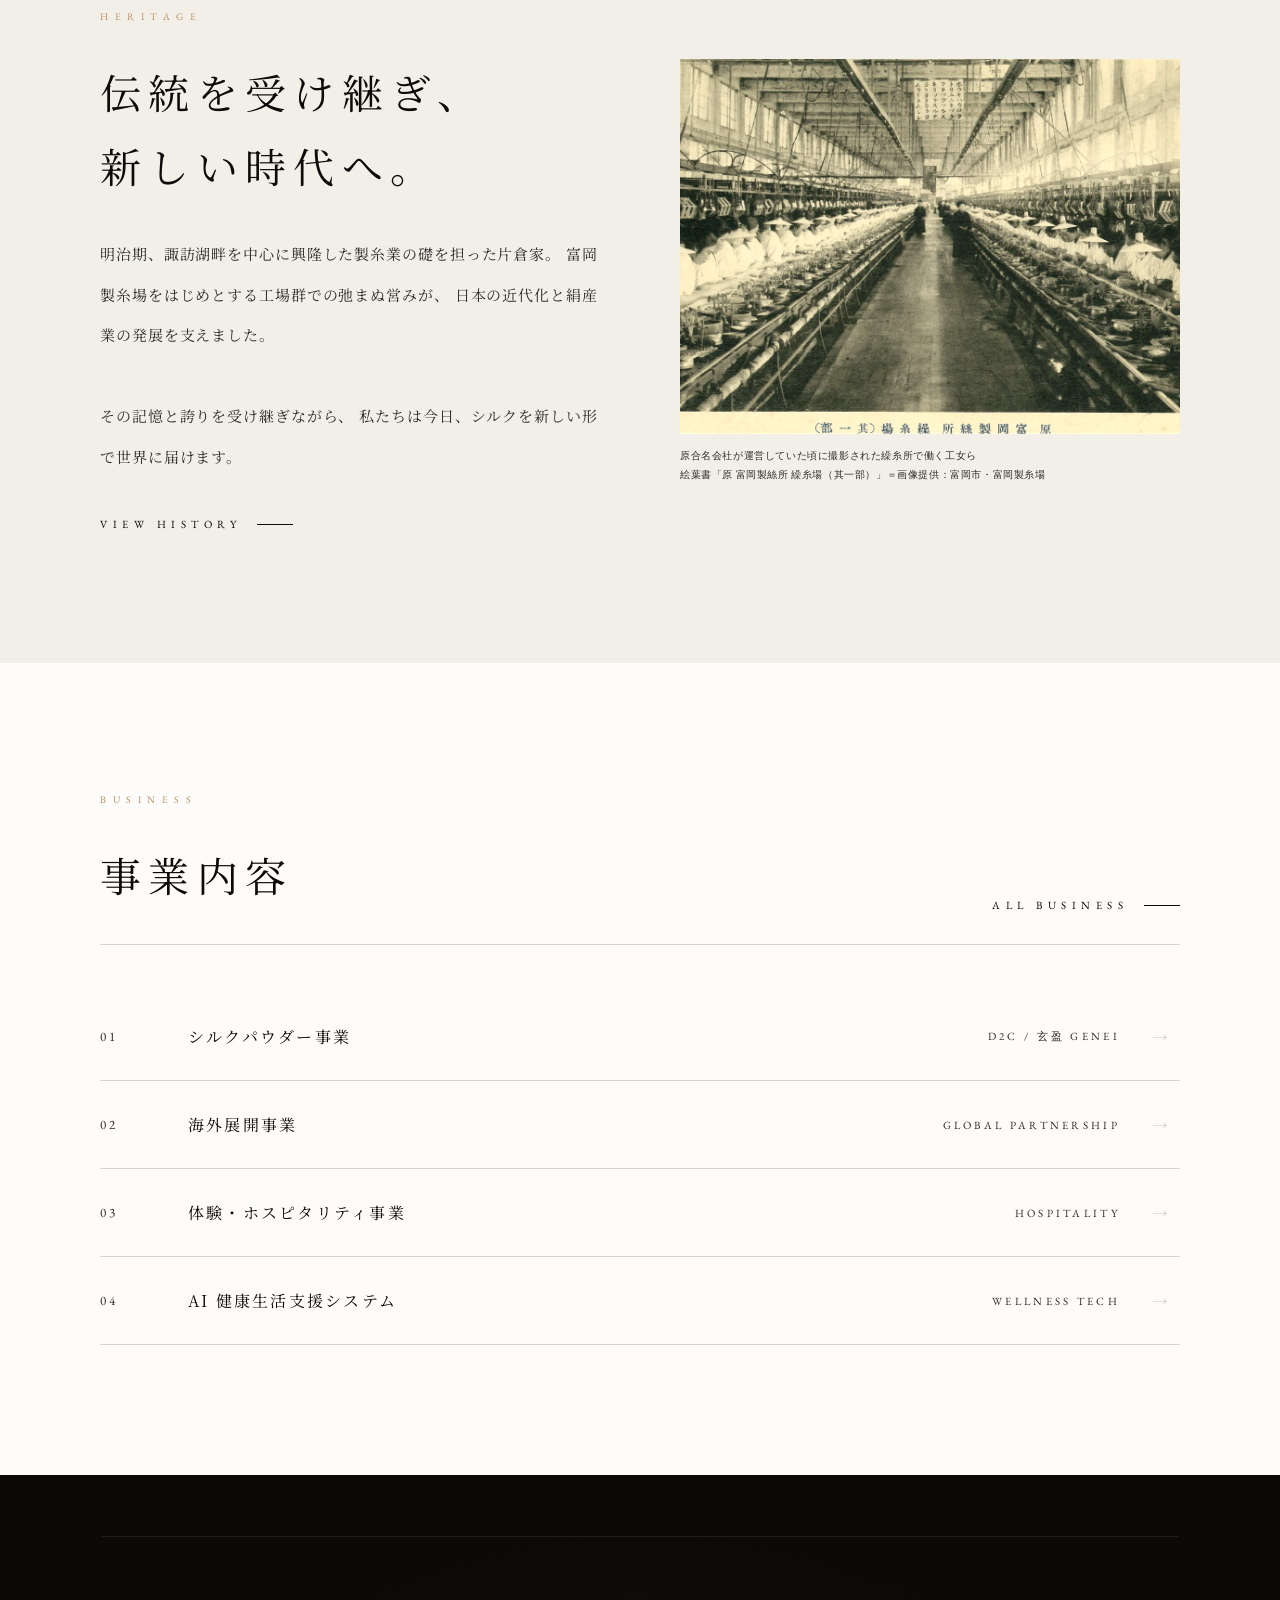
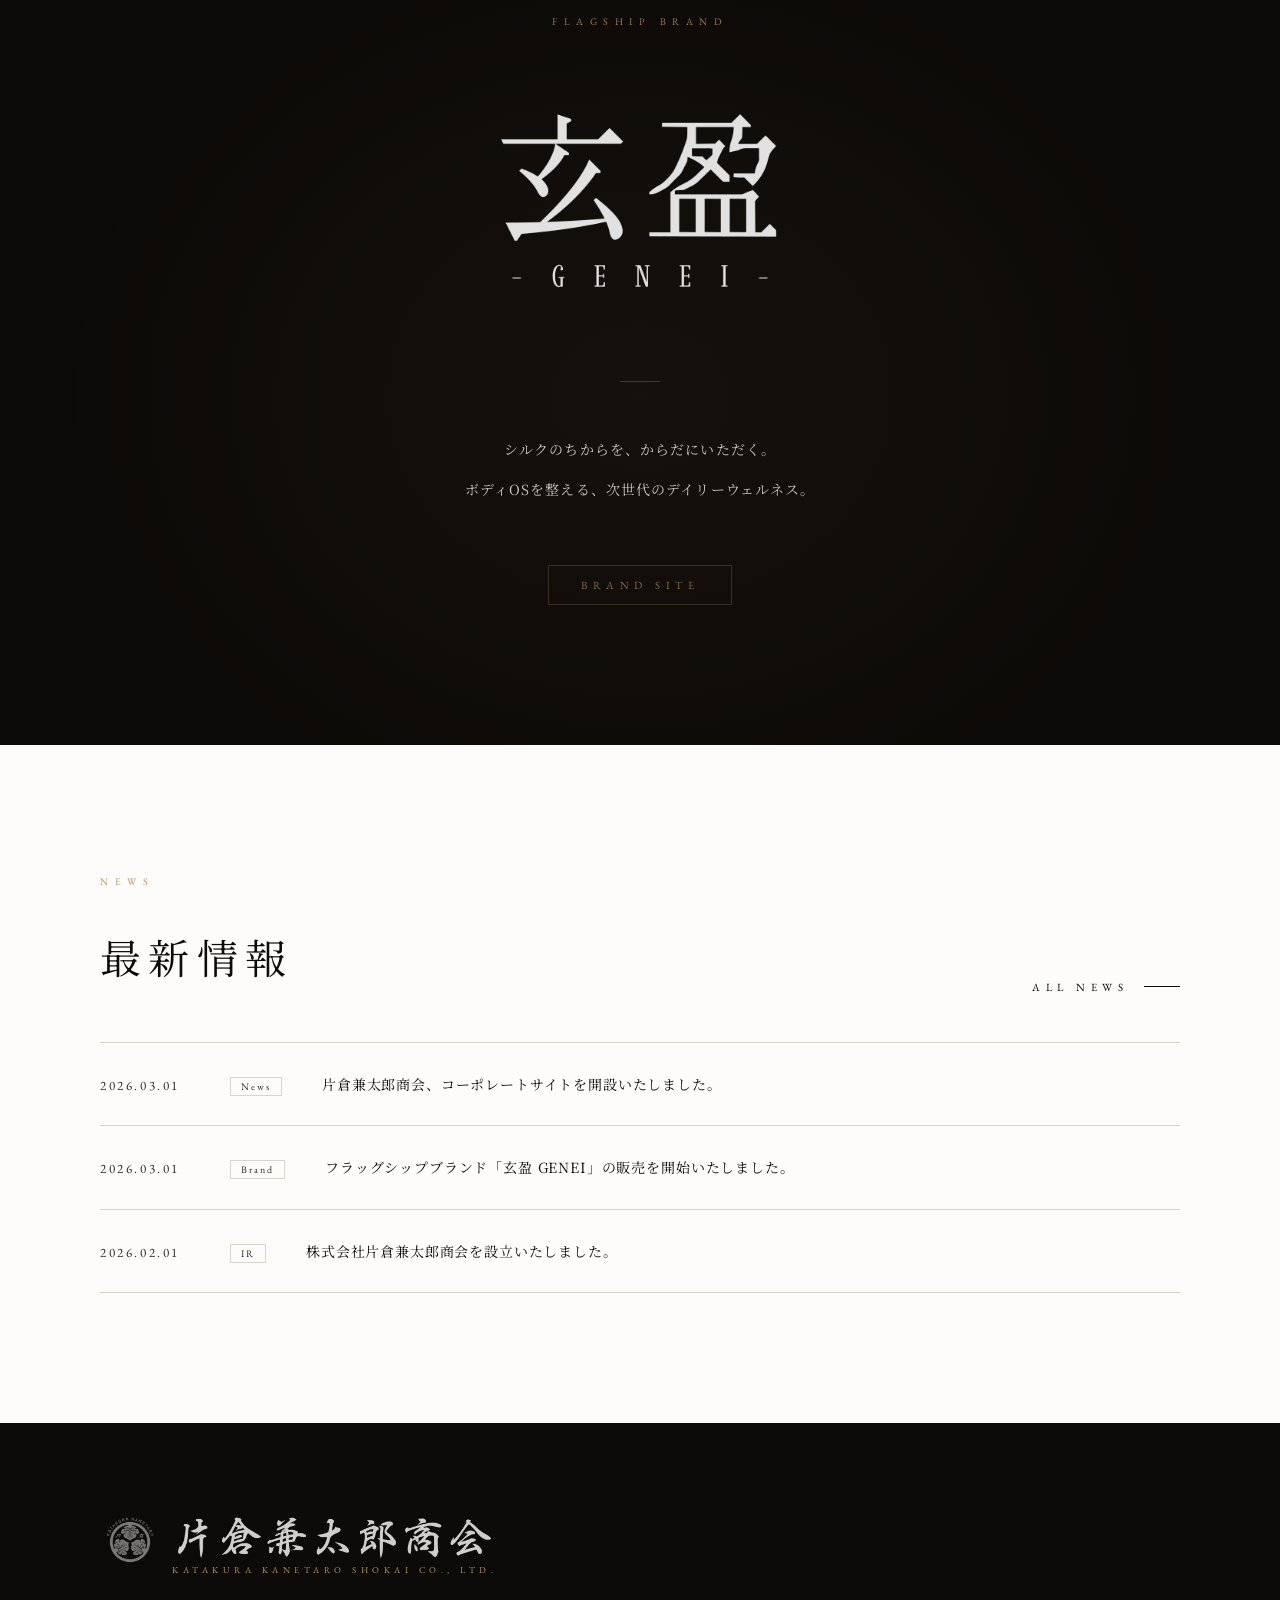
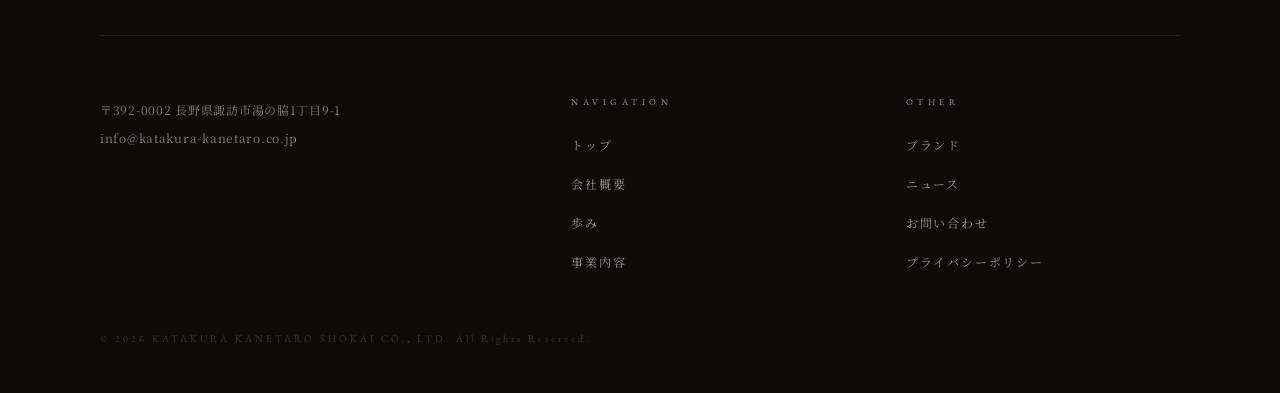
==== commit 9984b390: "fix: 英語社名をSHOKAI CO., LTD.に統一・ファビコン強化・SEOファイル本番URL修正 - 全ページの英語社名を「& CO.」→「KATAKURA KANETARO SHOKAI C" ====
--- a/index.html
+++ b/index.html
@@ -3,8 +3,58 @@
 <head>
   <meta charset="utf-8"/>
   <meta name="viewport" content="width=device-width, initial-scale=1.0"/>
-  <title>片倉兼太郎商会 | KATAKURA KANETARO &amp; CO.</title>
-  <meta name="description" content="シルクの潜在能力を、あなたの美と健康に。1873年より受け継ぐ片倉の志を、現代のウェルビーイングへ。"/>
+  <title>片倉兼太郎商会 | KATAKURA KANETARO SHOKAI CO., LTD.</title>
+  <meta name="description" content="株式会社片倉兼太郎商会の公式サイト。1873年創業のシルクの知見を基に、シルクパウダーとウェルネスブランド「玄盈 GENEI」を展開。長野県諏訪市本社。"/>
+  <meta name="robots" content="index, follow"/>
+  <meta name="theme-color" content="#0c0a08"/>
+  <link rel="canonical" href="https://katakura-silk.netlify.app/"/>
+  <link rel="icon" href="assets/logos/crest.png" type="image/png"/>
+  <link rel="apple-touch-icon" href="assets/logos/crest.png"/>
+  <link rel="preload" href="assets/images/hero.png" as="image"/>
+  <meta property="og:type" content="website"/>
+  <meta property="og:site_name" content="株式会社片倉兼太郎商会"/>
+  <meta property="og:locale" content="ja_JP"/>
+  <meta property="og:url" content="https://katakura-silk.netlify.app/"/>
+  <meta property="og:title" content="片倉兼太郎商会 | KATAKURA KANETARO SHOKAI CO., LTD."/>
+  <meta property="og:description" content="株式会社片倉兼太郎商会の公式サイト。1873年創業のシルクの知見を基に、シルクパウダーとウェルネスブランド「玄盈 GENEI」を展開。長野県諏訪市本社。"/>
+  <meta property="og:image" content="https://katakura-silk.netlify.app/assets/images/hero.png"/>
+  <meta property="og:image:alt" content="片倉兼太郎商会 コーポレートサイト"/>
+  <meta name="twitter:card" content="summary_large_image"/>
+  <meta name="twitter:title" content="片倉兼太郎商会 | KATAKURA KANETARO SHOKAI CO., LTD."/>
+  <meta name="twitter:description" content="株式会社片倉兼太郎商会の公式サイト。1873年創業のシルクの知見を基に、シルクパウダーとウェルネスブランド「玄盈 GENEI」を展開。"/>
+  <meta name="twitter:image" content="https://katakura-silk.netlify.app/assets/images/hero.png"/>
+  <script type="application/ld+json">
+  {
+    "@context": "https://schema.org",
+    "@graph": [
+      {
+        "@type": "WebSite",
+        "@id": "https://katakura-silk.netlify.app/#website",
+        "url": "https://katakura-silk.netlify.app/",
+        "name": "株式会社片倉兼太郎商会",
+        "description": "1873年創業。シルクパウダーとウェルネスブランドの開発・展開。",
+        "publisher": { "@id": "https://katakura-silk.netlify.app/#organization" },
+        "inLanguage": "ja"
+      },
+      {
+        "@type": "Organization",
+        "@id": "https://katakura-silk.netlify.app/#organization",
+        "name": "株式会社片倉兼太郎商会",
+        "alternateName": ["KATAKURA KANETARO SHOKAI CO., LTD.", "片倉兼太郎商会"],
+        "url": "https://katakura-silk.netlify.app/",
+        "logo": "https://katakura-silk.netlify.app/assets/logos/crest.png",
+        "email": "info@katakura-kanetaro.co.jp",
+        "address": {
+          "@type": "PostalAddress",
+          "postalCode": "392-0002",
+          "addressRegion": "長野県",
+          "addressLocality": "諏訪市",
+          "streetAddress": "湯の脇1丁目9-1"
+        }
+      }
+    ]
+  }
+  </script>
   <link rel="preconnect" href="https://fonts.googleapis.com"/>
   <link rel="preconnect" href="https://fonts.gstatic.com" crossorigin/>
   <link href="https://fonts.googleapis.com/css2?family=Noto+Serif+JP:wght@200;300;400;500;700&family=EB+Garamond:ital,wght@0,300;0,400;0,500;1,300;1,400&display=swap" rel="stylesheet"/>
@@ -394,10 +444,11 @@
     <span class="hero-frame-right"></span>
   </div>
   <div class="hero-center">
+    <h1 class="sr-only">株式会社片倉兼太郎商会 — シルクとウェルネス</h1>
     <img src="assets/logos/crest.png" alt="片倉兼太郎商会 家紋" class="hero-crest"/>
     <div class="hero-gold-bar"></div>
     <img src="assets/logos/text.png" alt="片倉兼太郎商会" class="hero-name-jp"/>
-    <span class="hero-name-en">KATAKURA KANETARO &amp; CO.</span>
+    <span class="hero-name-en">KATAKURA KANETARO SHOKAI CO., LTD.</span>
     <p class="hero-catch">シルクの潜在能力を、あなたの美と健康に。</p>
   </div>
   <div class="hero-scroll">
@@ -544,7 +595,7 @@
       <img src="assets/logos/crest.png" alt="片倉兼太郎商会"/>
       <div class="footer-logo-text">
         <img src="assets/logos/text.png" alt="片倉兼太郎商会" class="footer-logo-jp"/>
-        <span class="footer-logo-en">KATAKURA KANETARO &amp; CO.</span>
+        <span class="footer-logo-en">KATAKURA KANETARO SHOKAI CO., LTD.</span>
       </div>
     </div>
     <div class="footer-grid">
@@ -574,7 +625,7 @@
       </div>
     </div>
     <div class="footer-bottom">
-      <p class="footer-copy">© 2026 KATAKURA KANETARO &amp; CO. All Rights Reserved.</p>
+      <p class="footer-copy">© 2026 KATAKURA KANETARO SHOKAI CO., LTD. All Rights Reserved.</p>
     </div>
   </div>
 </footer>
--- a/style.css
+++ b/style.css
@@ -25,6 +25,19 @@
   overflow-x: hidden;
 }
 .en { font-family: 'EB Garamond', Georgia, serif; }
+
+/* スクリーンリーダー向け（トップの視覚デザインを保ちつつ h1 を1つ用意） */
+.sr-only {
+  position: absolute;
+  width: 1px;
+  height: 1px;
+  padding: 0;
+  margin: -1px;
+  overflow: hidden;
+  clip: rect(0, 0, 0, 0);
+  white-space: nowrap;
+  border: 0;
+}
 
 /* ── NAVIGATION ── */
 .site-nav {
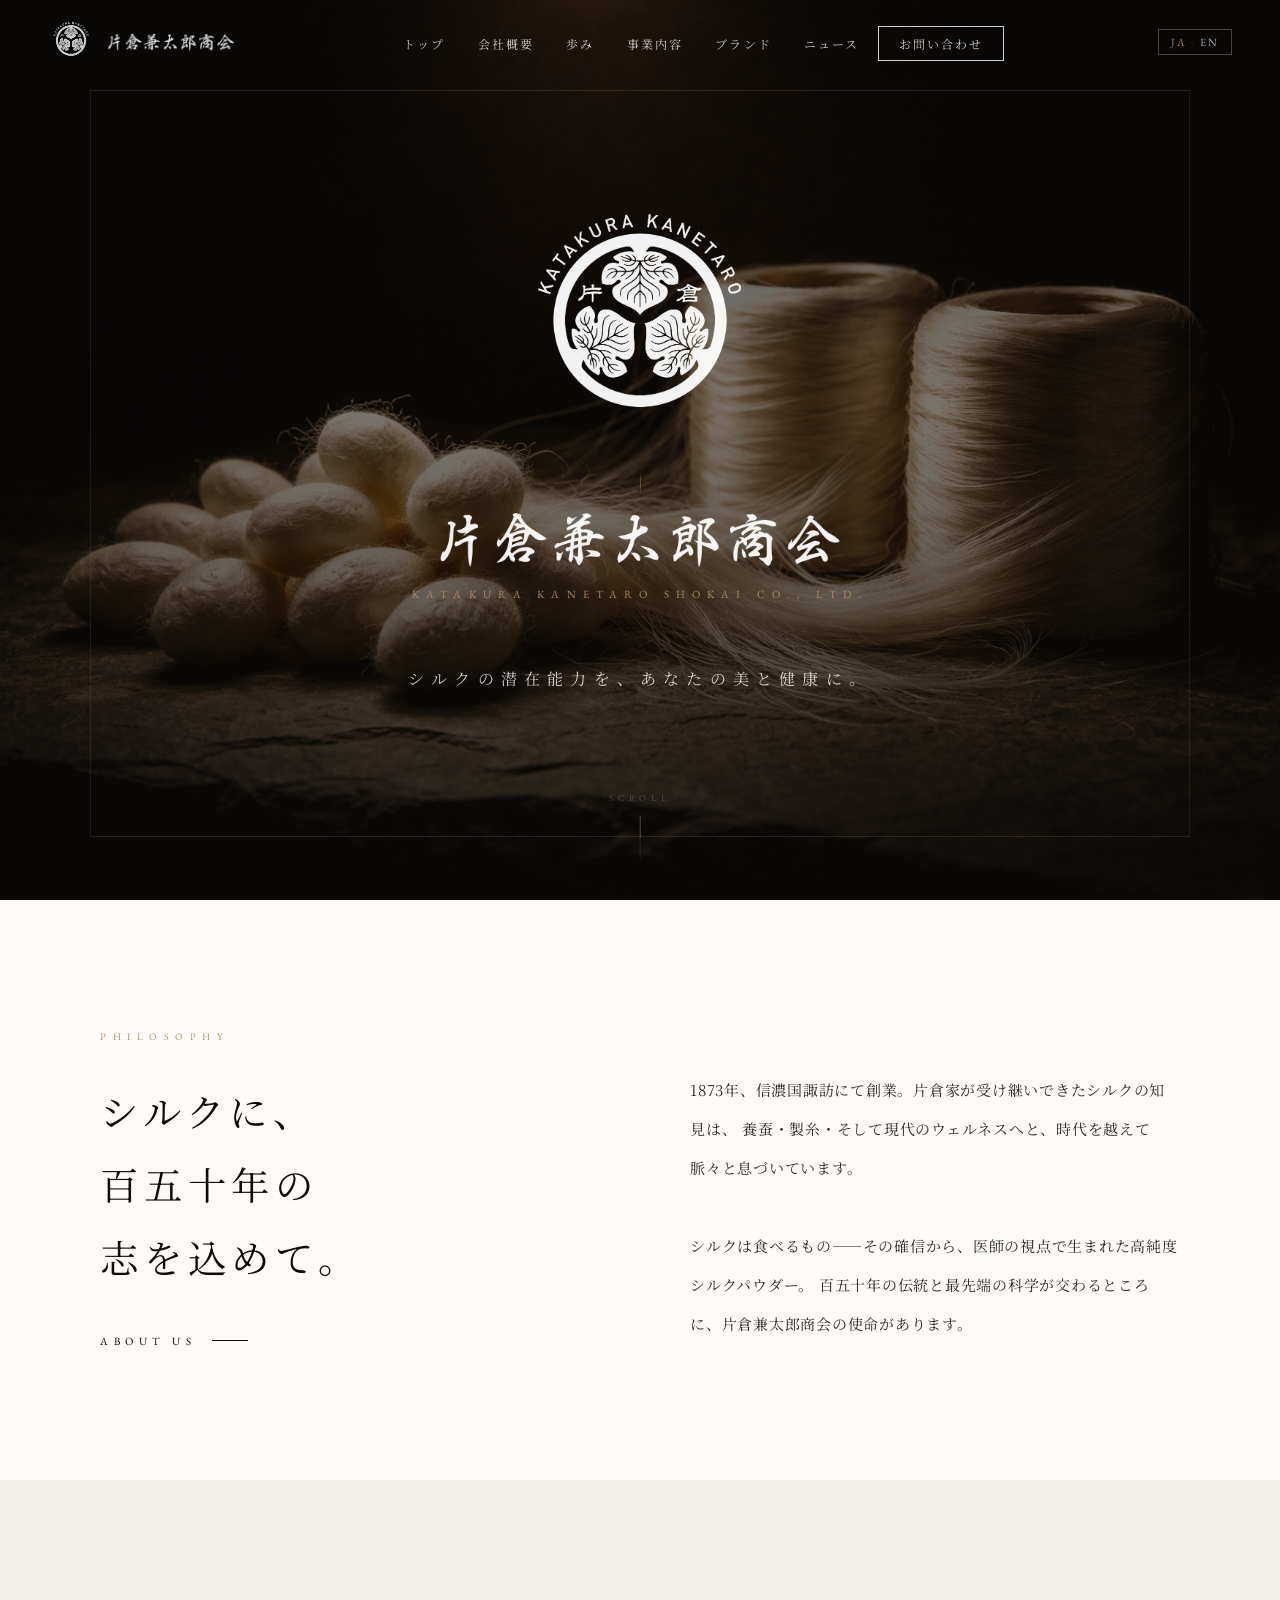
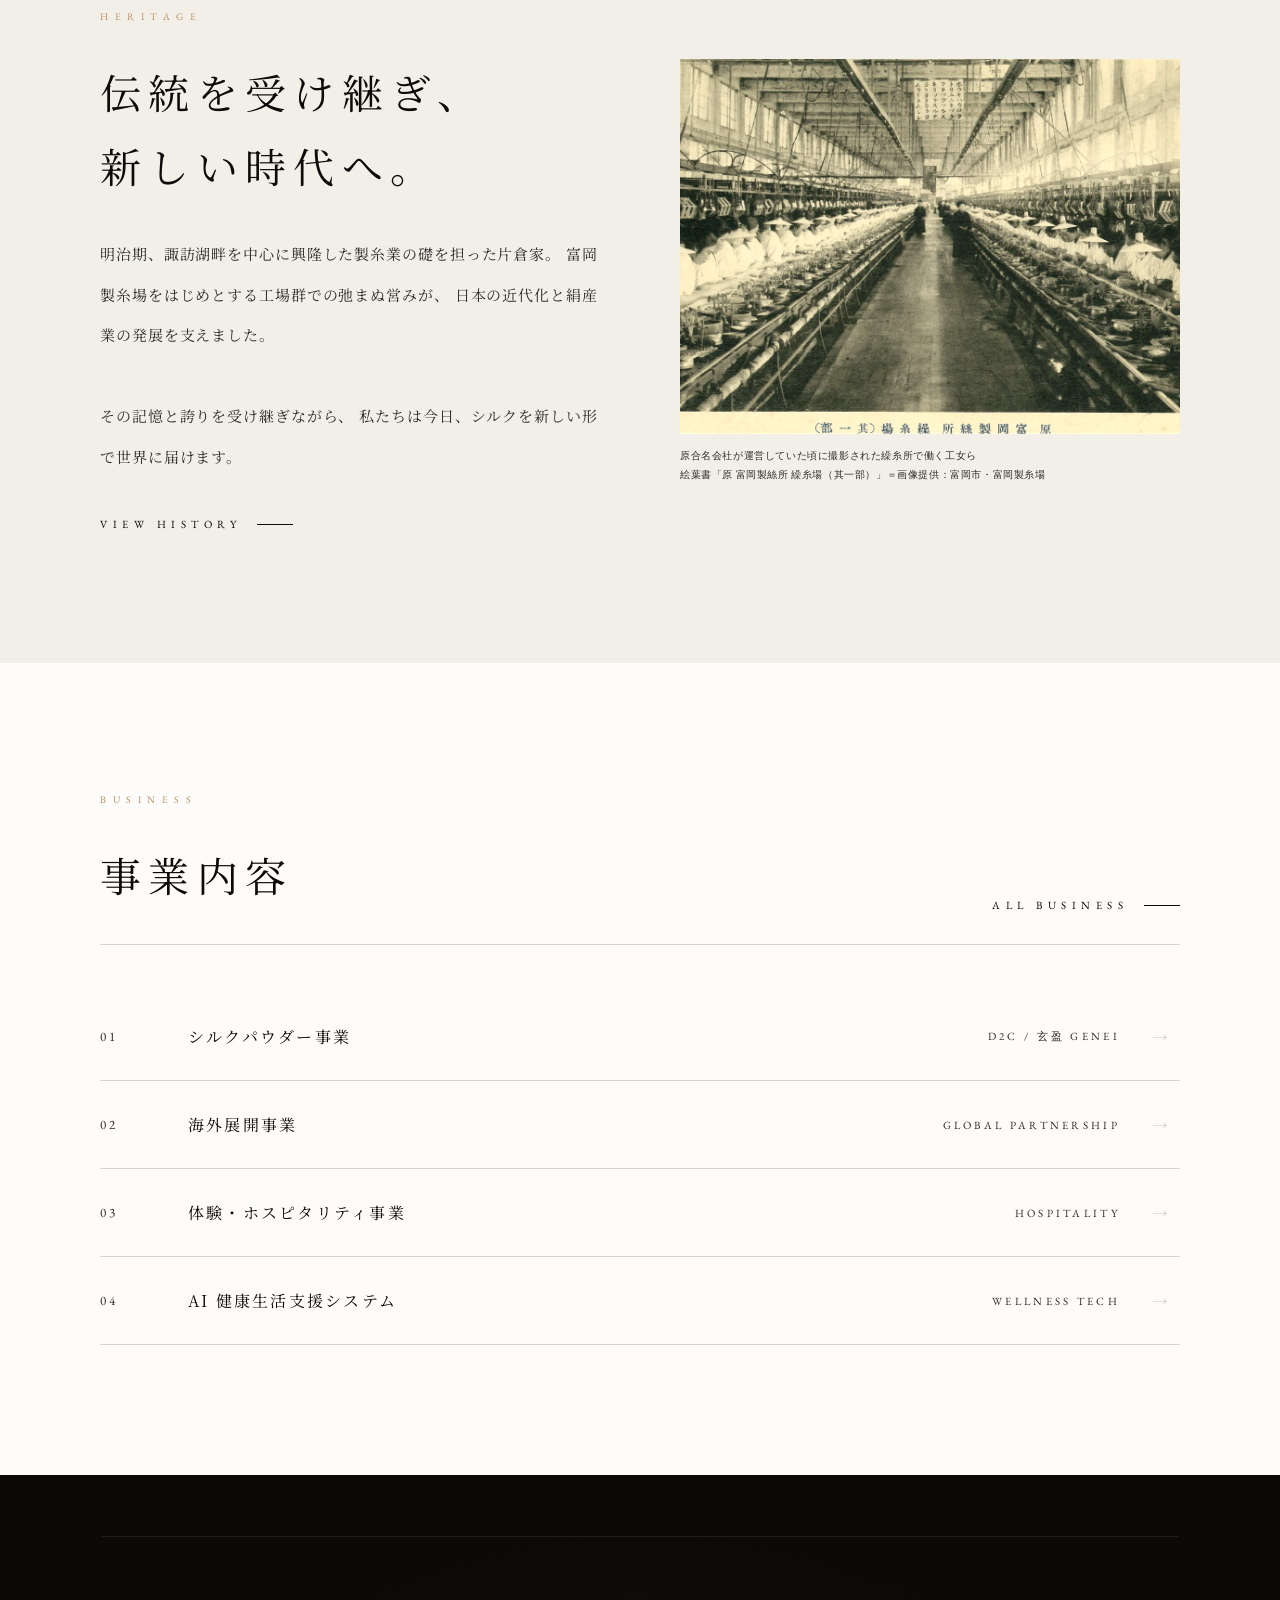
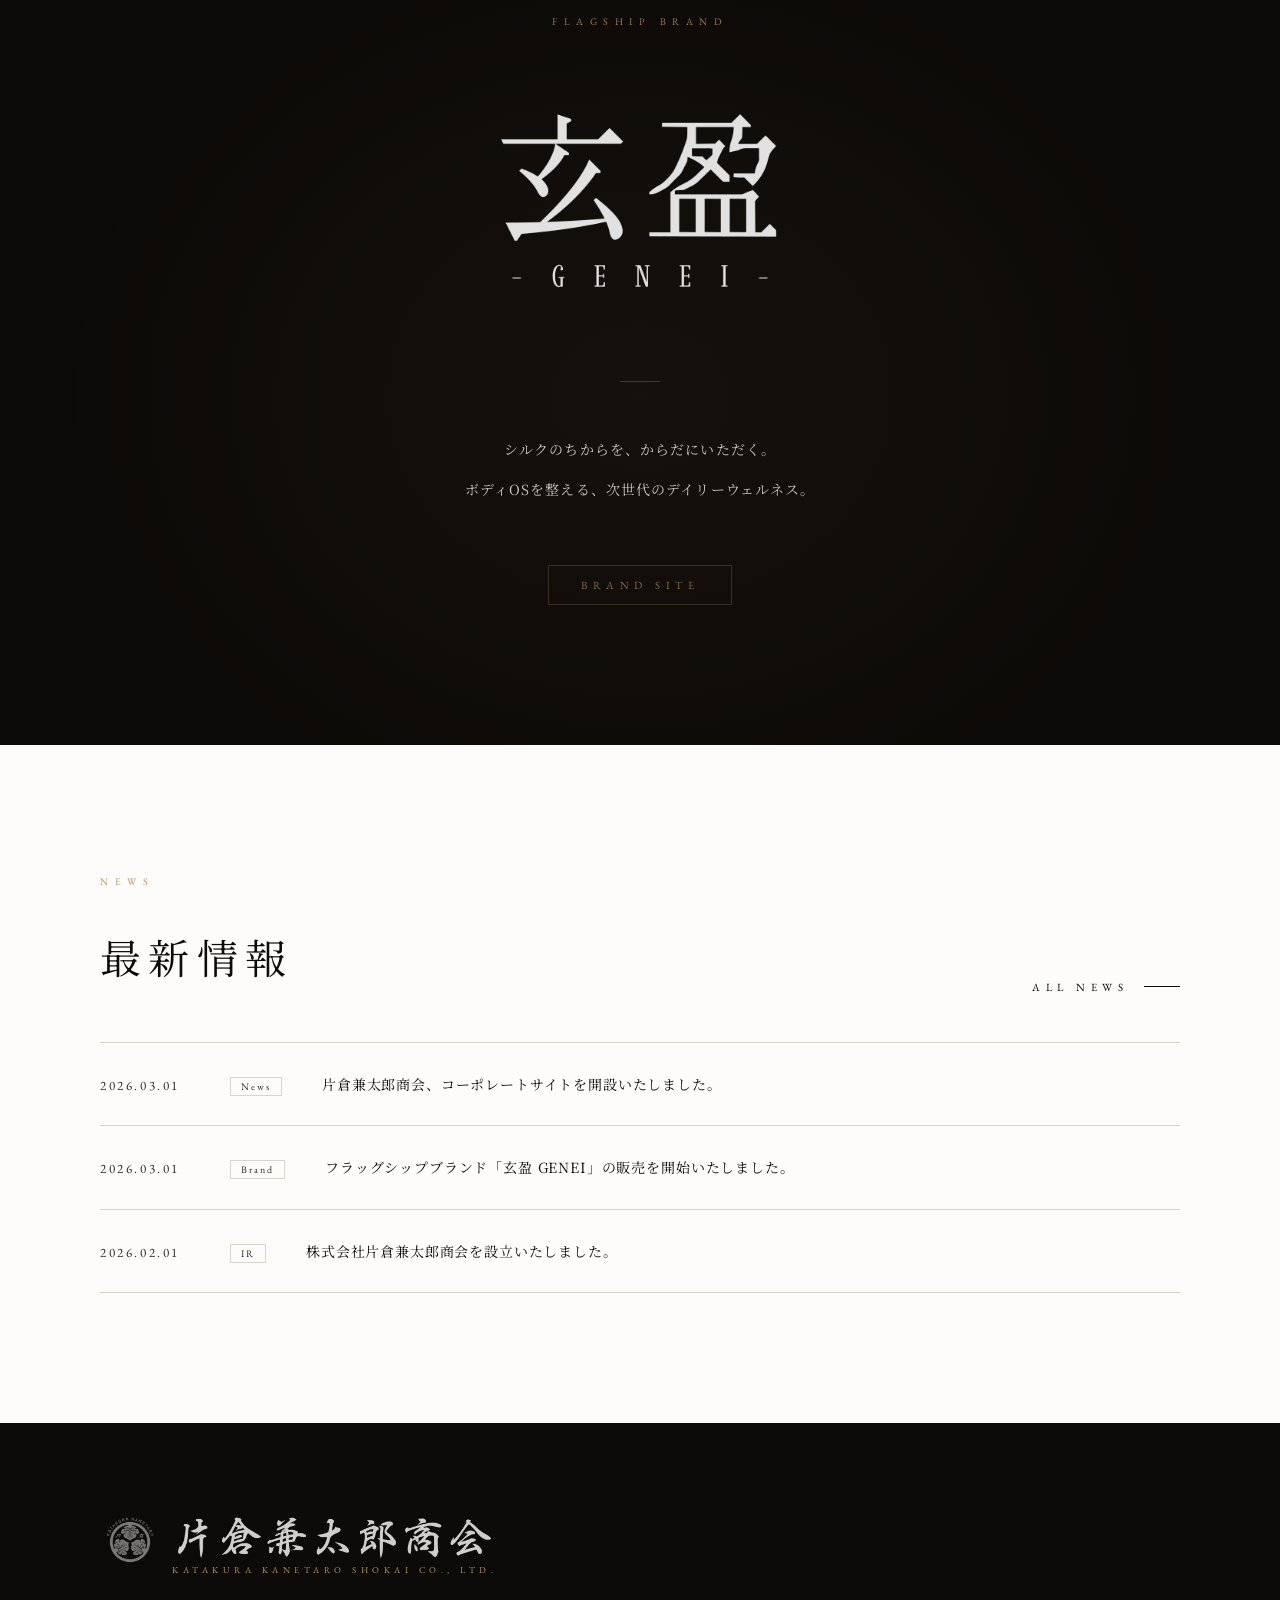
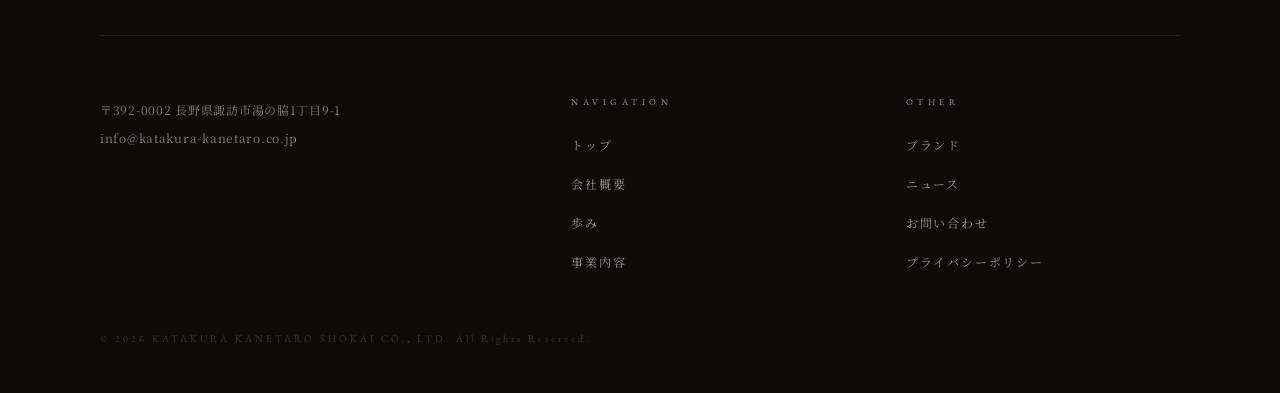
==== commit 42b857fc: "feat: JA/EN言語切り替え・ナビ改修・ブランドページ画像追加・プライバシーポリシー整備 - 全ページにJA/EN言語切り替えトグル追加（lang.js） - ナビバー max-width 拡張" ====
--- a/index.html
+++ b/index.html
@@ -412,26 +412,28 @@
       <img src="assets/logos/text.png" alt="片倉兼太郎商会" class="nav-logo-jp"/>
     </a>
     <ul class="nav-menu">
-      <li><a href="index.html">トップ</a></li>
-      <li><a href="about.html">会社概要</a></li>
-      <li><a href="history.html">歩み</a></li>
-      <li><a href="business.html">事業内容</a></li>
-      <li><a href="brand.html">ブランド</a></li>
-      <li><a href="news.html">ニュース</a></li>
-      <li><a href="contact.html" class="nav-contact">お問い合わせ</a></li>
+      <li><a href="index.html" data-en="Top">トップ</a></li>
+      <li><a href="about.html" data-en="About">会社概要</a></li>
+      <li><a href="history.html" data-en="History">歩み</a></li>
+      <li><a href="business.html" data-en="Business">事業内容</a></li>
+      <li><a href="brand.html" data-en="Brand">ブランド</a></li>
+      <li><a href="news.html" data-en="News">ニュース</a></li>
+      <li><a href="contact.html" class="nav-contact" data-en="Contact">お問い合わせ</a></li>
     </ul>
+    <button class="lang-toggle" id="lang-toggle" aria-label="Language / 言語"><span class="lt-ja">JA</span><span class="lt-dot"> · </span><span class="lt-en">EN</span></button>
     <button class="nav-hamburger" id="hamburger" aria-label="メニュー">
       <span></span><span></span><span></span>
     </button>
   </div>
   <div class="nav-mobile" id="nav-mobile">
-    <a href="index.html">トップ</a>
-    <a href="about.html">会社概要</a>
-    <a href="history.html">歩み</a>
-    <a href="business.html">事業内容</a>
-    <a href="brand.html">ブランド</a>
-    <a href="news.html">ニュース</a>
-    <a href="contact.html">お問い合わせ</a>
+    <a href="index.html" data-en="Top">トップ</a>
+    <a href="about.html" data-en="About">会社概要</a>
+    <a href="history.html" data-en="History">歩み</a>
+    <a href="business.html" data-en="Business">事業内容</a>
+    <a href="brand.html" data-en="Brand">ブランド</a>
+    <a href="news.html" data-en="News">ニュース</a>
+    <a href="contact.html" data-en="Contact">お問い合わせ</a>
+    <button class="lang-toggle" aria-label="Language / 言語"><span class="lt-ja">JA</span><span class="lt-dot"> · </span><span class="lt-en">EN</span></button>
   </div>
 </nav>
 
@@ -449,7 +451,7 @@
     <div class="hero-gold-bar"></div>
     <img src="assets/logos/text.png" alt="片倉兼太郎商会" class="hero-name-jp"/>
     <span class="hero-name-en">KATAKURA KANETARO SHOKAI CO., LTD.</span>
-    <p class="hero-catch">シルクの潜在能力を、あなたの美と健康に。</p>
+    <p class="hero-catch" data-en="Harnessing the power of silk — for your beauty and wellbeing.">シルクの潜在能力を、あなたの美と健康に。</p>
   </div>
   <div class="hero-scroll">
     <span class="hero-scroll-text">Scroll</span>
@@ -463,11 +465,11 @@
     <div class="intro-layout">
       <div>
         <span class="section-label">Philosophy</span>
-        <h2 class="intro-heading">シルクに、<br/>百五十年の<br/>志を込めて。</h2>
+        <h2 class="intro-heading" data-en="One hundred and fifty years<br/>of dedication,<br/>woven into silk.">シルクに、<br/>百五十年の<br/>志を込めて。</h2>
         <a href="about.html" class="read-more">About Us</a>
       </div>
       <div>
-        <p class="intro-body">
+        <p class="intro-body" data-en="Founded in 1873 in Suwa, Shinano Province. The knowledge of silk passed down through the Katakura family lives on across the ages — from sericulture and silk reeling to modern wellness.<br/><br/>Silk is something to be consumed. From that conviction emerged a high-purity silk powder born of a physician&#39;s perspective. At the intersection of 150 years of tradition and cutting-edge science lies the mission of Katakura Kanetaro Shokai.">
           1873年、信濃国諏訪にて創業。片倉家が受け継いできたシルクの知見は、
           養蚕・製糸・そして現代のウェルネスへと、時代を越えて脈々と息づいています。<br/><br/>
           シルクは食べるもの——その確信から、医師の視点で生まれた高純度シルクパウダー。
@@ -484,8 +486,8 @@
     <div class="legacy-layout">
       <div>
         <span class="section-label">Heritage</span>
-        <h2 class="section-title">伝統を受け継ぎ、<br/>新しい時代へ。</h2>
-        <p class="section-body">
+        <h2 class="section-title" data-en="Inheriting tradition,<br/>embracing a new era.">伝統を受け継ぎ、<br/>新しい時代へ。</h2>
+        <p class="section-body" data-en="The Katakura family was a cornerstone of the silk-reeling industry that flourished around Lake Suwa during the Meiji era. Their tireless work across mills including the Tomioka Silk Mill supported Japan&#39;s modernization and the development of the silk industry.<br/><br/>Carrying forward that memory and pride, we deliver silk to the world in a new form today.">
           明治期、諏訪湖畔を中心に興隆した製糸業の礎を担った片倉家。
           富岡製糸場をはじめとする工場群での弛まぬ営みが、
           日本の近代化と絹産業の発展を支えました。<br/><br/>
@@ -496,7 +498,7 @@
       </div>
       <figure>
         <img src="assets/images/tomioka_silk_mill.jpg" alt="富岡製糸場 繰糸場で働く工女ら" class="legacy-photo"/>
-        <figcaption class="legacy-photo-caption">
+        <figcaption class="legacy-photo-caption" data-en="Female workers at the reeling hall, photographed during the Hara Gomei Co. era.<br/>Postcard: &quot;Hara Tomioka Silk Mill — Reeling Hall&quot; — Courtesy of Tomioka City · Tomioka Silk Mill">
           原合名会社が運営していた頃に撮影された繰糸所で働く工女ら<br/>
           絵葉書「原 富岡製絲所 繰糸場（其一部）」＝画像提供：富岡市・富岡製糸場
         </figcaption>
@@ -511,32 +513,32 @@
     <div class="biz-header">
       <div>
         <span class="section-label">Business</span>
-        <h2 class="section-title">事業内容</h2>
+        <h2 class="section-title" data-en="Our Business">事業内容</h2>
       </div>
       <a href="business.html" class="read-more">All Business</a>
     </div>
     <div class="biz-list">
       <a href="business.html#silk" class="biz-row">
         <span class="biz-row-num">01</span>
-        <span class="biz-row-name">シルクパウダー事業</span>
+        <span class="biz-row-name" data-en="Silk Powder Business">シルクパウダー事業</span>
         <span class="biz-row-sub">D2C / 玄盈 GENEI</span>
         <span class="biz-row-arrow">→</span>
       </a>
       <a href="business.html#global" class="biz-row">
         <span class="biz-row-num">02</span>
-        <span class="biz-row-name">海外展開事業</span>
+        <span class="biz-row-name" data-en="Global Expansion">海外展開事業</span>
         <span class="biz-row-sub">Global Partnership</span>
         <span class="biz-row-arrow">→</span>
       </a>
       <a href="business.html#hospitality" class="biz-row">
         <span class="biz-row-num">03</span>
-        <span class="biz-row-name">体験・ホスピタリティ事業</span>
+        <span class="biz-row-name" data-en="Hospitality &amp; Experience">体験・ホスピタリティ事業</span>
         <span class="biz-row-sub">Hospitality</span>
         <span class="biz-row-arrow">→</span>
       </a>
       <a href="business.html#ai" class="biz-row">
         <span class="biz-row-num">04</span>
-        <span class="biz-row-name">AI 健康生活支援システム</span>
+        <span class="biz-row-name" data-en="AI Wellness Support">AI 健康生活支援システム</span>
         <span class="biz-row-sub">Wellness Tech</span>
         <span class="biz-row-arrow">→</span>
       </a>
@@ -550,7 +552,7 @@
     <span class="genei-label">Flagship Brand</span>
     <img src="assets/logos/genei.png" alt="玄盈 GENEI" class="genei-logo"/>
     <div class="genei-gold-line"></div>
-    <p class="genei-body">
+    <p class="genei-body" data-en="Nourish your body with the power of silk.<br/>Next-generation daily wellness that restores your body&#39;s OS.">
       シルクのちからを、からだにいただく。<br/>
       ボディOSを整える、次世代のデイリーウェルネス。
     </p>
@@ -564,7 +566,7 @@
     <div class="news-header">
       <div>
         <span class="section-label">News</span>
-        <h2 class="section-title">最新情報</h2>
+        <h2 class="section-title" data-en="Latest News">最新情報</h2>
       </div>
       <a href="news.html" class="read-more">All News</a>
     </div>
@@ -572,17 +574,17 @@
       <a href="news.html" class="news-item">
         <span class="news-date">2026.03.01</span>
         <span class="news-tag">News</span>
-        <span class="news-title">片倉兼太郎商会、コーポレートサイトを開設いたしました。</span>
+        <span class="news-title" data-en="Katakura Kanetaro Shokai has launched its corporate website.">片倉兼太郎商会、コーポレートサイトを開設いたしました。</span>
       </a>
       <a href="news.html" class="news-item">
         <span class="news-date">2026.03.01</span>
         <span class="news-tag">Brand</span>
-        <span class="news-title">フラッグシップブランド「玄盈 GENEI」の販売を開始いたしました。</span>
+        <span class="news-title" data-en='Sales of flagship brand "GENEI" have commenced.'>フラッグシップブランド「玄盈 GENEI」の販売を開始いたしました。</span>
       </a>
       <a href="news.html" class="news-item">
         <span class="news-date">2026.02.01</span>
         <span class="news-tag">IR</span>
-        <span class="news-title">株式会社片倉兼太郎商会を設立いたしました。</span>
+        <span class="news-title" data-en="Katakura Kanetaro Shokai Co., Ltd. has been established.">株式会社片倉兼太郎商会を設立いたしました。</span>
       </a>
     </div>
   </div>
@@ -600,7 +602,7 @@
     </div>
     <div class="footer-grid">
       <div>
-        <address class="footer-addr">
+        <address class="footer-addr" data-en="1-9-1 Yunowaki, Suwa City, Nagano 392-0002, Japan&lt;br/&gt;info@katakura-kanetaro.co.jp">
           〒392-0002 長野県諏訪市湯の脇1丁目9-1<br/>
           info@katakura-kanetaro.co.jp
         </address>
@@ -608,19 +610,19 @@
       <div>
         <span class="footer-nav-label">Navigation</span>
         <ul class="footer-nav-list">
-          <li><a href="index.html">トップ</a></li>
-          <li><a href="about.html">会社概要</a></li>
-          <li><a href="history.html">歩み</a></li>
-          <li><a href="business.html">事業内容</a></li>
+          <li><a href="index.html" data-en="Top">トップ</a></li>
+          <li><a href="about.html" data-en="About">会社概要</a></li>
+          <li><a href="history.html" data-en="History">歩み</a></li>
+          <li><a href="business.html" data-en="Business">事業内容</a></li>
         </ul>
       </div>
       <div>
         <span class="footer-nav-label">Other</span>
         <ul class="footer-nav-list">
-          <li><a href="brand.html">ブランド</a></li>
-          <li><a href="news.html">ニュース</a></li>
-          <li><a href="contact.html">お問い合わせ</a></li>
-          <li><a href="privacy.html">プライバシーポリシー</a></li>
+          <li><a href="brand.html" data-en="Brand">ブランド</a></li>
+          <li><a href="news.html" data-en="News">ニュース</a></li>
+          <li><a href="contact.html" data-en="Contact">お問い合わせ</a></li>
+          <li><a href="privacy.html" data-en="Privacy Policy">プライバシーポリシー</a></li>
         </ul>
       </div>
     </div>
@@ -630,6 +632,7 @@
   </div>
 </footer>
 
+<script src="assets/js/lang.js"></script>
 <script>
   const nav = document.getElementById('site-nav');
   window.addEventListener('scroll', () => {
--- a/style.css
+++ b/style.css
@@ -54,13 +54,12 @@
   border-bottom-color: var(--ash);
 }
 .nav-inner {
-  max-width: 1080px;
+  max-width: 1320px;
   margin: 0 auto;
   padding: 0 3rem;
   height: 84px;
   display: flex;
   align-items: center;
-  justify-content: space-between;
 }
 .nav-logo {
   text-decoration: none;
@@ -68,6 +67,7 @@
   align-items: center;
   gap: 0.75rem;
   transition: opacity 0.3s;
+  margin-right: auto; /* ロゴで左端固定・右側グループをまとめる */
 }
 .nav-logo:hover { opacity: 0.65; }
 .nav-logo-crest {
@@ -93,13 +93,15 @@
 .nav-menu {
   display: flex;
   align-items: center;
-  gap: 2.5rem;
+  gap: 0.25rem;
   list-style: none;
 }
 .nav-menu a {
   font-size: 12px;
-  letter-spacing: 0.22em;
-  text-decoration: none;
+  letter-spacing: 0.18em;
+  text-decoration: none;
+  white-space: nowrap;
+  padding: 5px 14px;
   transition: opacity 0.25s, color 0.5s;
 }
 .site-nav:not(.is-scrolled) .nav-menu a { color: rgba(255,255,255,0.8); }
@@ -112,6 +114,53 @@
 }
 .site-nav:not(.is-scrolled) .nav-menu a.nav-contact:hover { background: rgba(255,255,255,0.1); }
 .site-nav.is-scrolled .nav-menu a.nav-contact:hover { background: var(--black); color: var(--white); }
+
+/* ── LANG TOGGLE ── */
+.lang-toggle {
+  display: flex;
+  align-items: center;
+  gap: 4px;
+  background: none;
+  border: 1px solid var(--ash);
+  cursor: pointer;
+  padding: 5px 12px;
+  font-family: 'EB Garamond', serif;
+  font-size: 11px;
+  letter-spacing: 0.2em;
+  color: var(--gray);
+  transition: border-color 0.25s, color 0.25s;
+  flex-shrink: 0;
+  margin-left: auto;   /* 絶対右端に固定 */
+  margin-right: 0;
+}
+.lang-toggle:hover { border-color: var(--gray); }
+.site-nav:not(.is-scrolled) .lang-toggle {
+  border-color: rgba(255,255,255,0.25);
+  color: rgba(255,255,255,0.65);
+}
+.site-nav:not(.is-scrolled) .lang-toggle:hover {
+  border-color: rgba(255,255,255,0.55);
+  color: rgba(255,255,255,0.9);
+}
+.lt-dot { opacity: 0.35; }
+.lt-ja, .lt-en { transition: color 0.2s; }
+.lt-ja.active, .lt-en.active { color: var(--gold); }
+.site-nav:not(.is-scrolled) .lt-ja.active,
+.site-nav:not(.is-scrolled) .lt-en.active { color: rgba(184,144,96,0.9); }
+
+/* Mobile lang toggle inside drawer */
+.nav-mobile .lang-toggle {
+  border: none;
+  border-bottom: 1px solid var(--ash);
+  padding: 1rem 0;
+  font-size: 12px;
+  letter-spacing: 0.25em;
+  color: var(--black);
+  margin: 0;
+  border-radius: 0;
+  justify-content: flex-start;
+}
+.nav-mobile .lang-toggle:hover { border-color: var(--ash); color: var(--gray); }
 
 .nav-hamburger {
   display: none;
@@ -395,12 +444,14 @@
 @media (max-width: 1240px) {
   .nav-inner { padding: 0 2rem; }
   .nav-logo { gap: 0.5rem; }
-  .nav-menu { gap: 1.8rem; }
-  .nav-menu a { letter-spacing: 0.16em; }
+  .nav-menu { gap: 0; }
+  .nav-menu a { padding: 5px 10px; letter-spacing: 0.13em; }
 }
 @media (max-width: 1024px) {
   .nav-menu { display: none; }
   .nav-hamburger { display: flex; }
+  /* Hide desktop lang toggle; mobile version lives inside nav-mobile */
+  .nav-inner > .lang-toggle { display: none; }
   .footer-grid { grid-template-columns: 1fr 1fr; }
 }
 @media (max-width: 640px) {
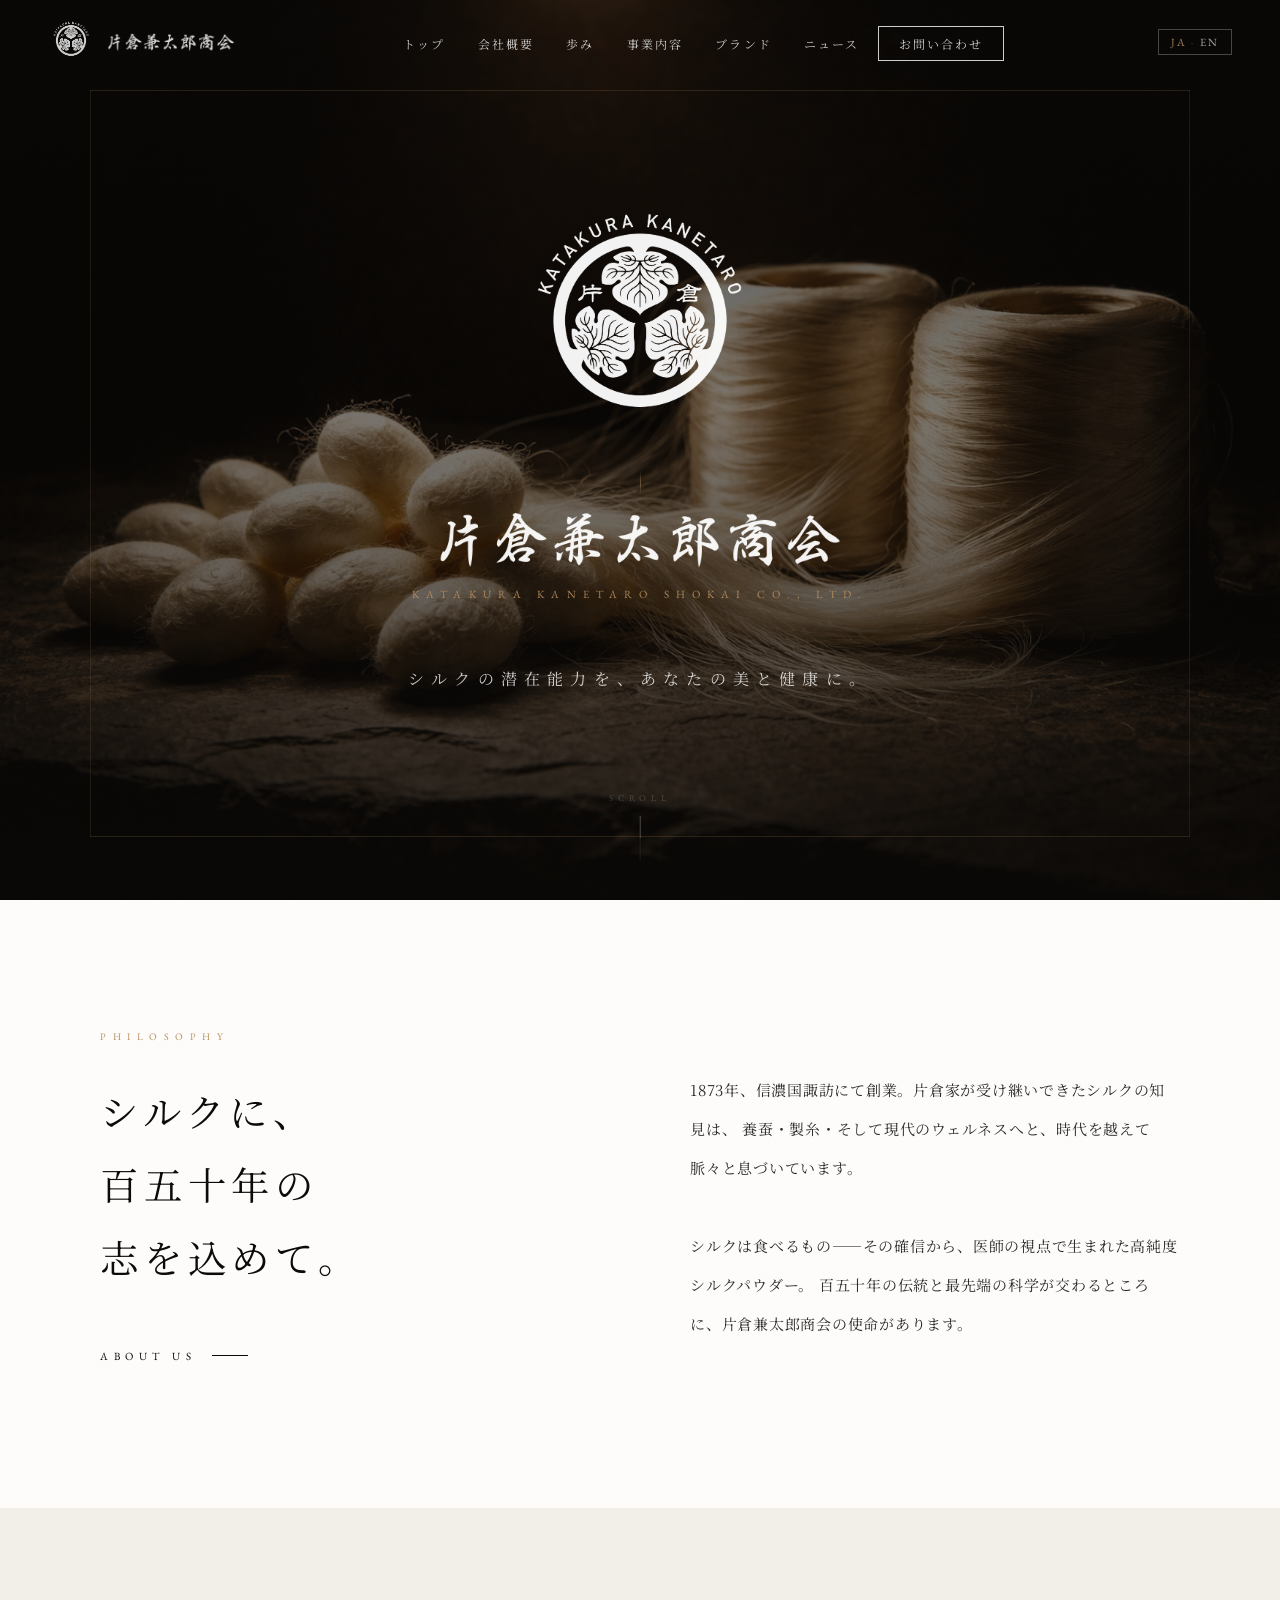
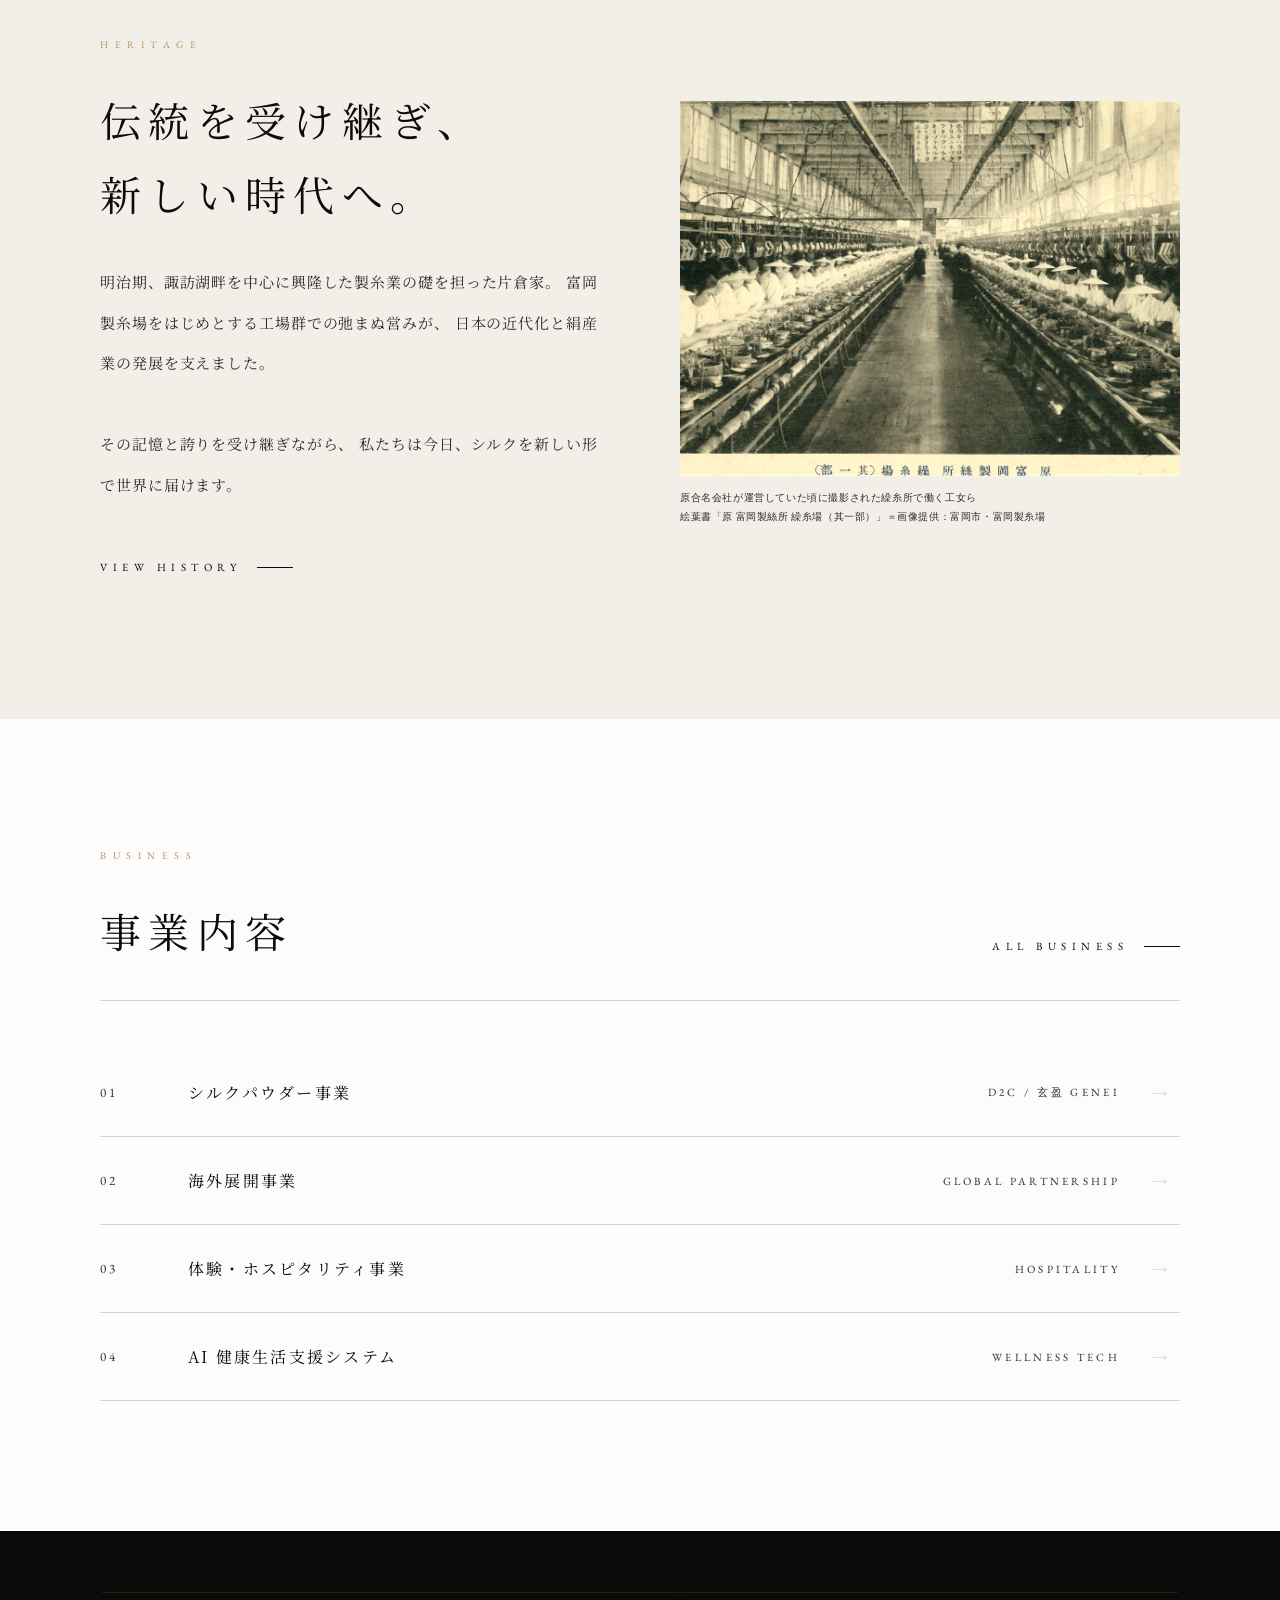
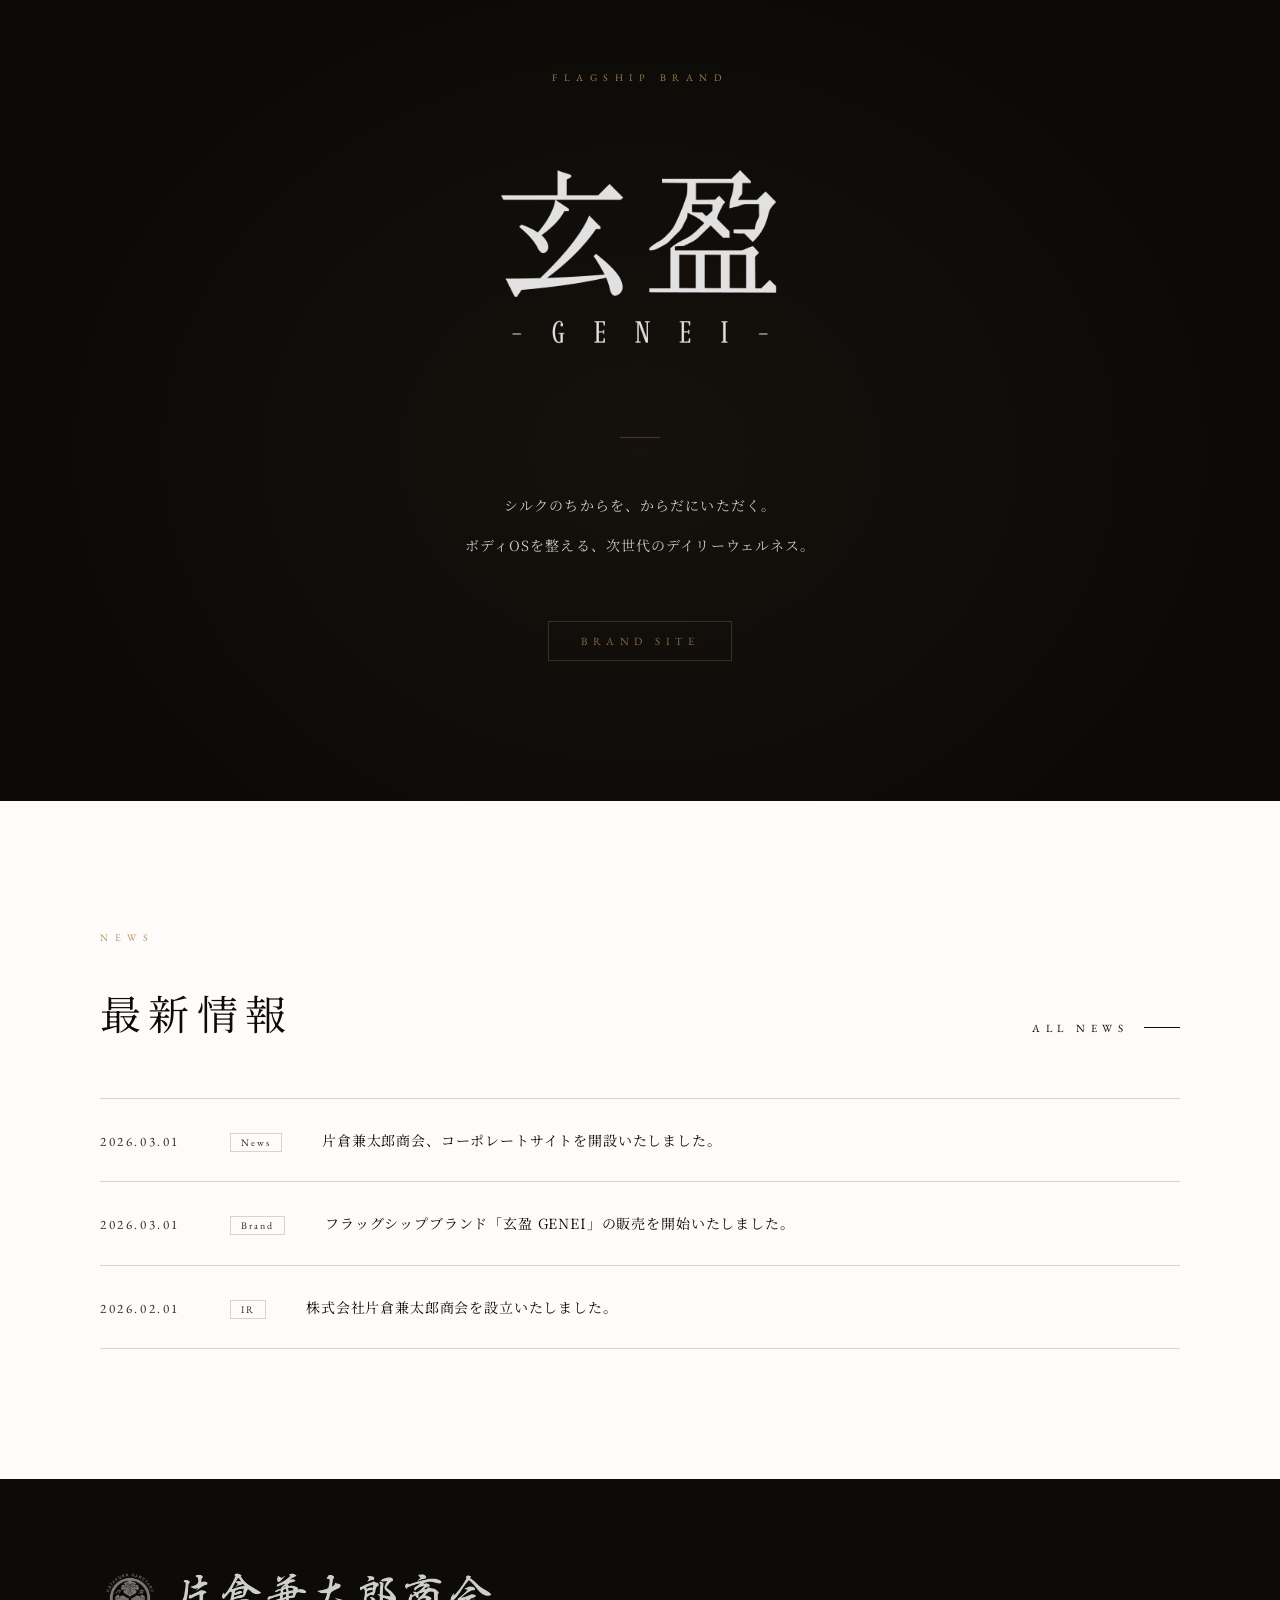
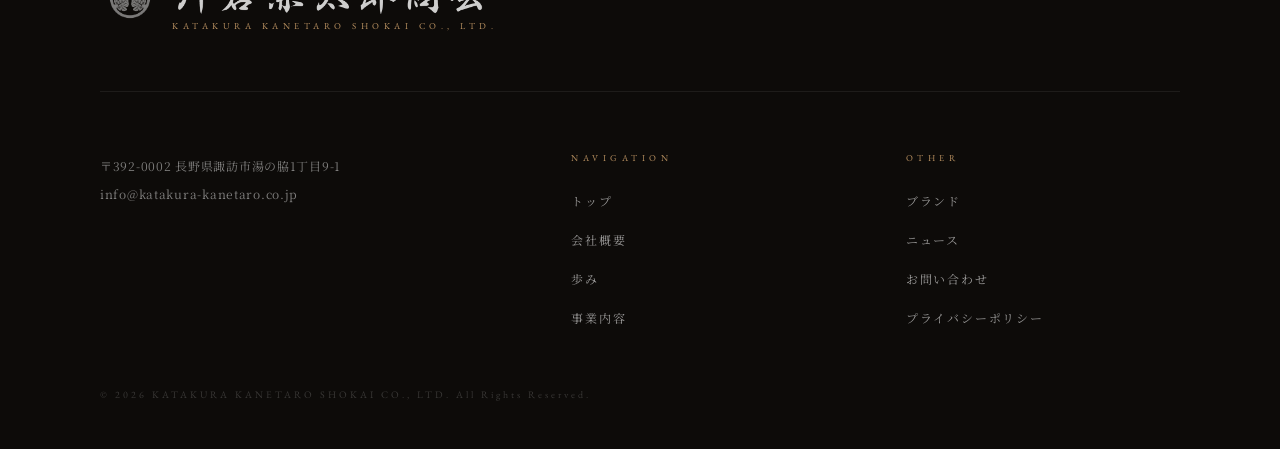
==== commit 65f9d1f7: "fix(mobile): iPhone UI/UX改善 - Safe Area・100svh・タップ改善・改行修正 - 全ページに viewport-fit=cover 追加（ノッチ・Dynamic " ====
--- a/index.html
+++ b/index.html
@@ -2,7 +2,7 @@
 <html lang="ja">
 <head>
   <meta charset="utf-8"/>
-  <meta name="viewport" content="width=device-width, initial-scale=1.0"/>
+  <meta name="viewport" content="width=device-width, initial-scale=1.0, viewport-fit=cover"/>
   <title>片倉兼太郎商会 | KATAKURA KANETARO SHOKAI CO., LTD.</title>
   <meta name="description" content="株式会社片倉兼太郎商会の公式サイト。1873年創業のシルクの知見を基に、シルクパウダーとウェルネスブランド「玄盈 GENEI」を展開。長野県諏訪市本社。"/>
   <meta name="robots" content="index, follow"/>
@@ -63,7 +63,8 @@
 
 /* ── HERO ── */
 .hero {
-  height: 100vh;
+  height: 100vh;       /* fallback */
+  height: 100svh;      /* iOS Safariのアドレスバー込みvhバグ修正 */
   min-height: 620px;
   background-color: #0c0a08;
   background-image:
--- a/style.css
+++ b/style.css
@@ -16,6 +16,7 @@
 
 /* ── RESET ── */
 *, *::before, *::after { margin: 0; padding: 0; box-sizing: border-box; }
+* { -webkit-tap-highlight-color: transparent; } /* iOS タップ時の青フラッシュ除去 */
 html { scroll-behavior: smooth; }
 body {
   font-family: '游明朝', 'Yu Mincho', 'Noto Serif JP', 'Hiragino Mincho ProN', serif;
@@ -23,6 +24,8 @@
   color: var(--black);
   -webkit-font-smoothing: antialiased;
   overflow-x: hidden;
+  overflow-wrap: break-word;  /* 長い英単語・URLの折り返し */
+  line-break: strict;          /* 日本語の句読点前後の不自然な改行を防ぐ */
 }
 .en { font-family: 'EB Garamond', Georgia, serif; }
 
@@ -46,6 +49,7 @@
   z-index: 500;
   transition: background 0.5s, border-color 0.5s;
   border-bottom: 1px solid transparent;
+  padding-top: env(safe-area-inset-top, 0px); /* ノッチ・Dynamic Island対応 */
 }
 .site-nav.is-scrolled {
   background: rgba(253, 252, 250, 0.97);
@@ -148,19 +152,23 @@
 .site-nav:not(.is-scrolled) .lt-ja.active,
 .site-nav:not(.is-scrolled) .lt-en.active { color: rgba(184,144,96,0.9); }
 
-/* Mobile lang toggle inside drawer */
+/* Mobile lang toggle inside drawer — ボタンとして目立つ設計 */
 .nav-mobile .lang-toggle {
-  border: none;
-  border-bottom: 1px solid var(--ash);
-  padding: 1rem 0;
-  font-size: 12px;
-  letter-spacing: 0.25em;
-  color: var(--black);
-  margin: 0;
-  border-radius: 0;
-  justify-content: flex-start;
-}
-.nav-mobile .lang-toggle:hover { border-color: var(--ash); color: var(--gray); }
+  border: 1px solid rgba(184,144,96,0.45);
+  padding: 0.9rem 1.5rem;
+  font-size: 14px;
+  letter-spacing: 0.3em;
+  color: var(--gold);
+  margin: 1.25rem 0 0.5rem;
+  border-radius: 1px;
+  justify-content: center;
+  background: rgba(184,144,96,0.04);
+  min-height: 48px; /* タップ領域 44px以上 */
+}
+.nav-mobile .lang-toggle:hover {
+  border-color: rgba(184,144,96,0.7);
+  background: rgba(184,144,96,0.09);
+}
 
 .nav-hamburger {
   display: none;
@@ -202,7 +210,7 @@
 
 /* ── PAGE HERO (sub pages) ── */
 .page-hero {
-  padding-top: 84px;
+  padding-top: calc(84px + env(safe-area-inset-top, 0px)); /* ナビ高さ + ノッチ分 */
   height: 52vh;
   min-height: 340px;
   background: var(--black);
@@ -284,6 +292,7 @@
   text-decoration: none;
   text-transform: uppercase;
   transition: opacity 0.25s;
+  min-height: 44px; /* タッチターゲット最小44px（Apple HIG）*/
 }
 .read-more::after {
   content: '';
@@ -300,7 +309,7 @@
 .site-footer {
   background: var(--black);
   color: var(--white);
-  padding: 90px 3rem 48px;
+  padding: 90px 3rem calc(48px + env(safe-area-inset-bottom, 0px)); /* ホームバー対応 */
 }
 .footer-inner { max-width: 1080px; margin: 0 auto; }
 .footer-logo {
@@ -453,6 +462,10 @@
   /* Hide desktop lang toggle; mobile version lives inside nav-mobile */
   .nav-inner > .lang-toggle { display: none; }
   .footer-grid { grid-template-columns: 1fr 1fr; }
+}
+/* タブレット中間余白 */
+@media (max-width: 900px) {
+  .section { padding: 90px 2rem; }
 }
 @media (max-width: 640px) {
   .section { padding: 72px 1.5rem; }
@@ -464,10 +477,12 @@
   .footer-logo { flex-direction: column; align-items: flex-start; gap: 0.75rem; }
   .footer-logo-jp { height: 36px; }
   .footer-logo > img { height: 48px; width: 48px; }
-  .page-hero { padding: 4rem 1.5rem 3rem; padding-top: calc(72px + 2rem); }
-  .page-hero-title { letter-spacing: 0.15em; }
+  .footer-logo-en { letter-spacing: 0.15em; font-size: 8px; } /* 長い英語社名のはみ出し防止 */
+  .page-hero { padding: 4rem 1.5rem 3rem; padding-top: calc(72px + 2rem + env(safe-area-inset-top, 0px)); }
+  .page-hero-title { letter-spacing: 0.06em; } /* スマホで letter-spacing を大幅削減 → 変な改行防止 */
   .news-item { flex-direction: column; gap: 0.5rem; }
   .news-date { min-width: auto; }
-  .section-title { letter-spacing: 0.1em; }
-  .section-label { letter-spacing: 0.3em; }
-}
+  .section-title { letter-spacing: 0.05em; } /* スマホで削減 */
+  .section-label { letter-spacing: 0.25em; } /* スマホで削減 */
+  .section-body { font-size: 16px; line-height: 2.2; letter-spacing: 0.04em; } /* スマホ: 16px推奨・日本語letter-spacing削減 */
+}
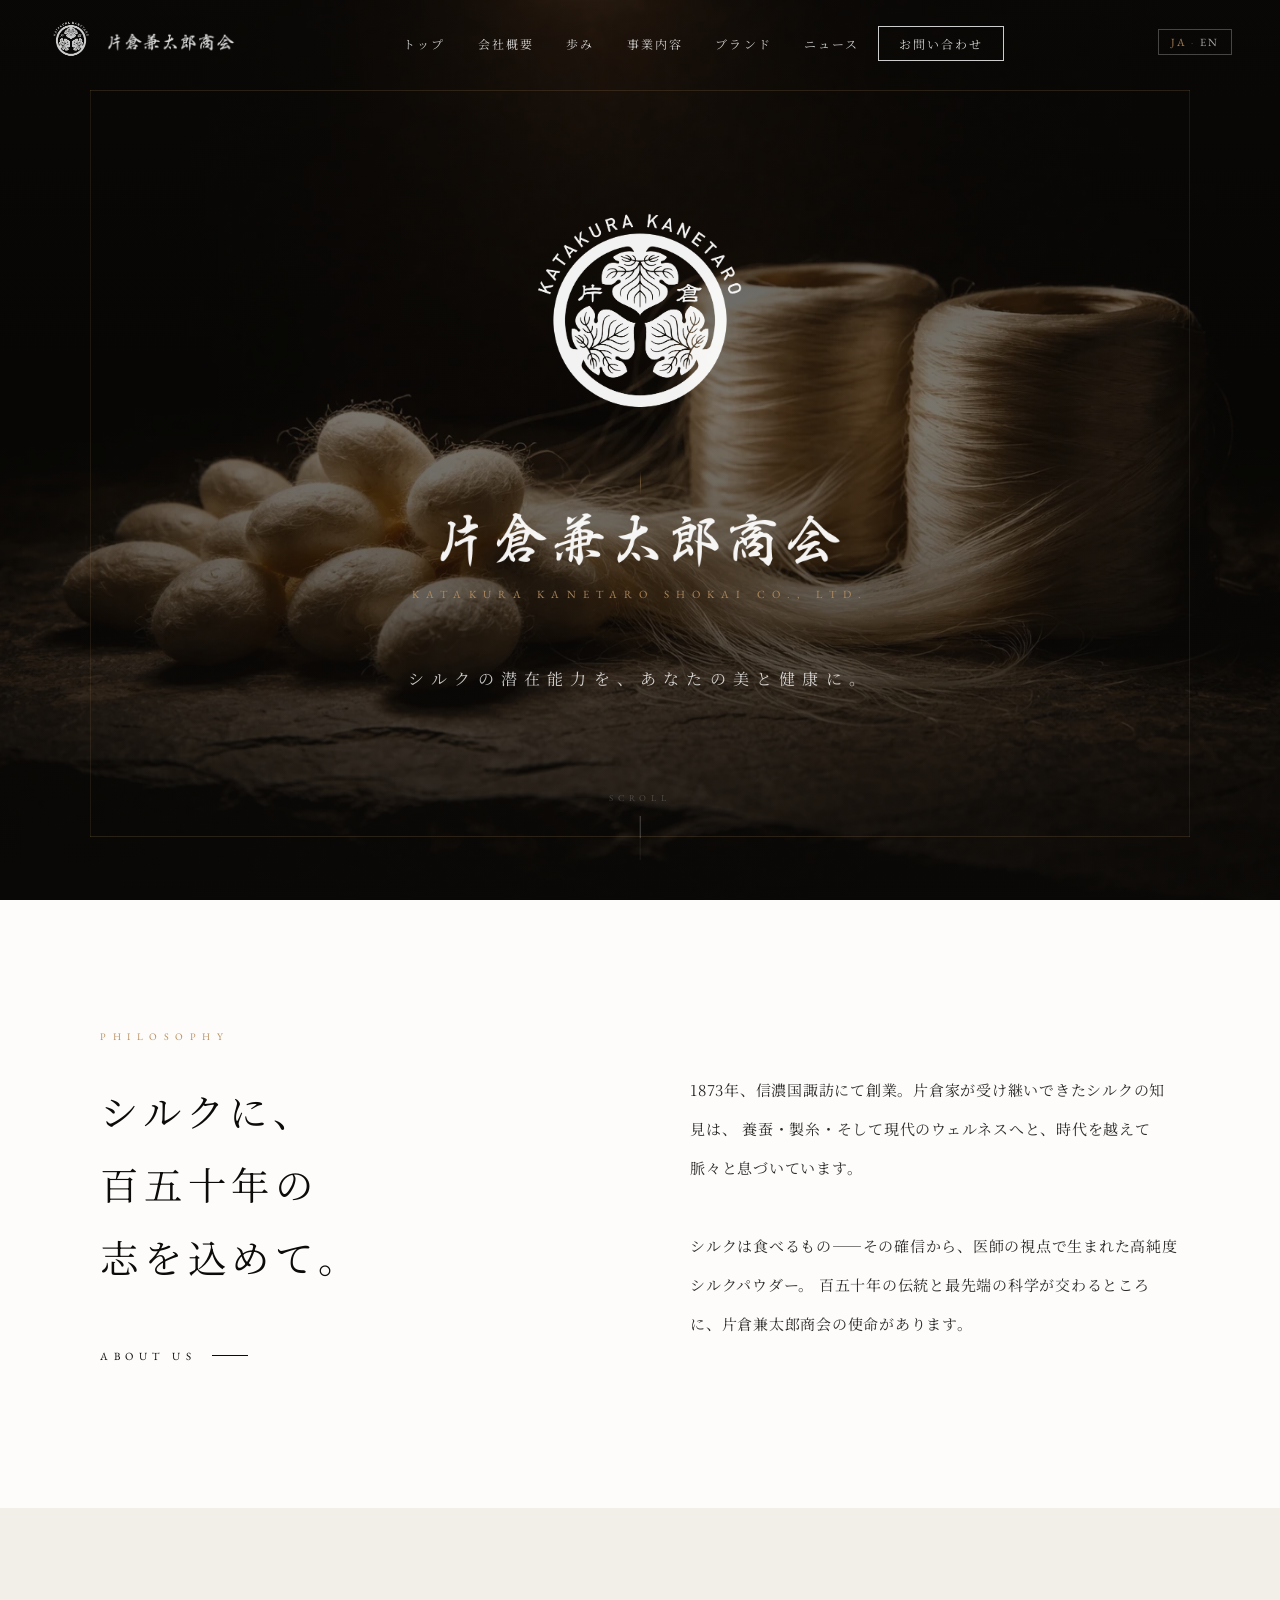
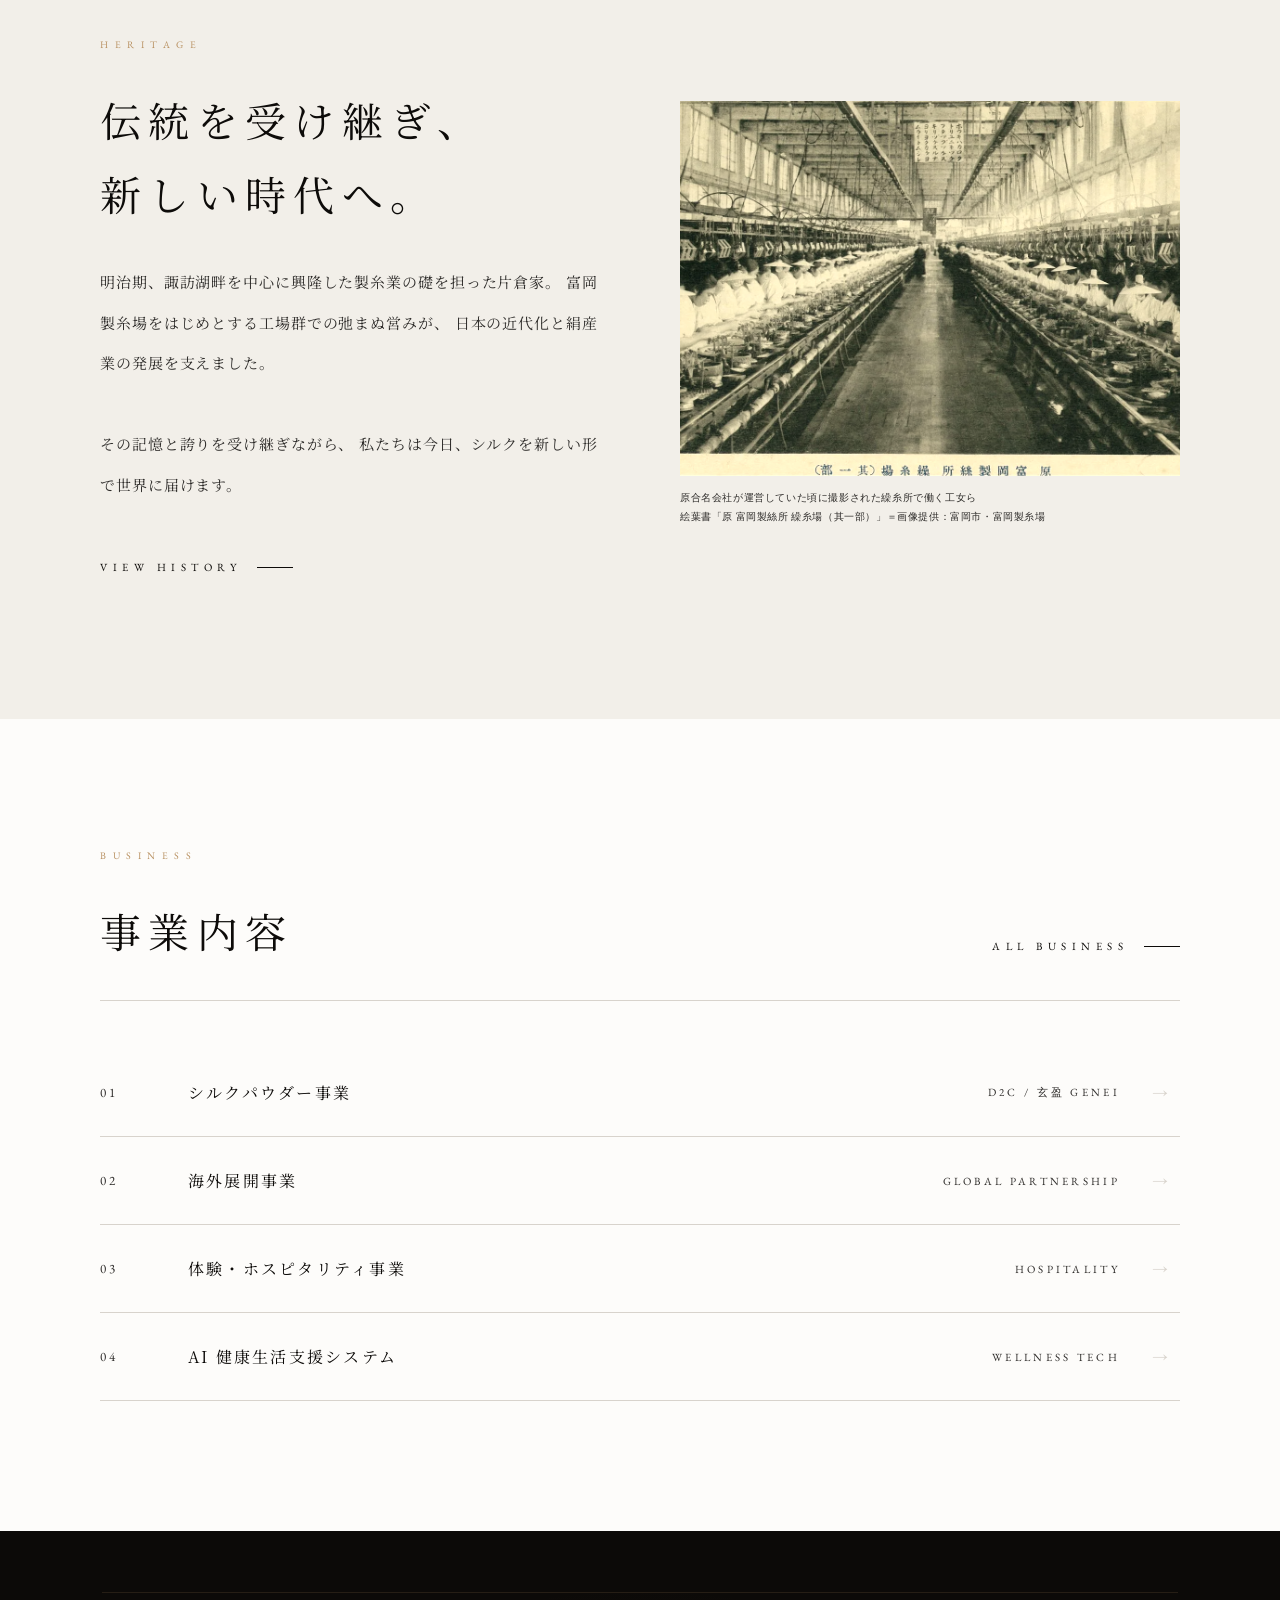
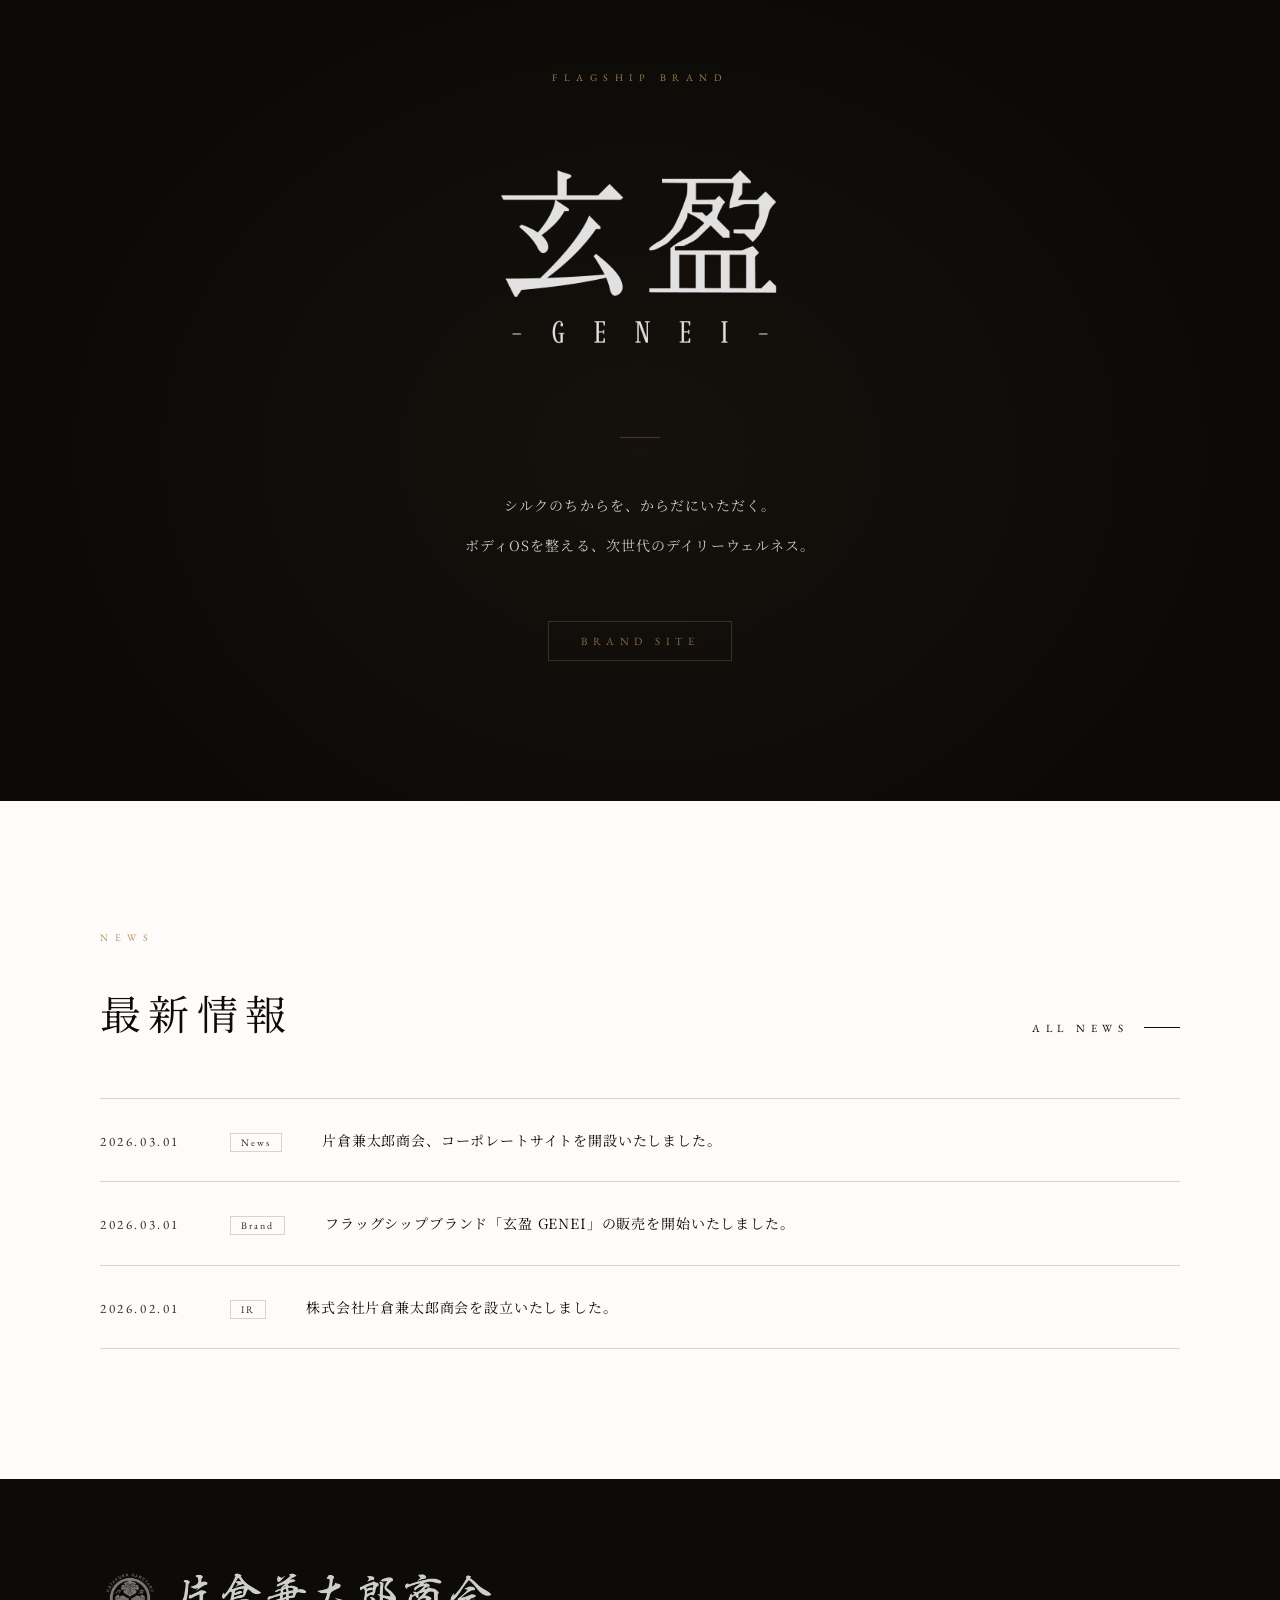
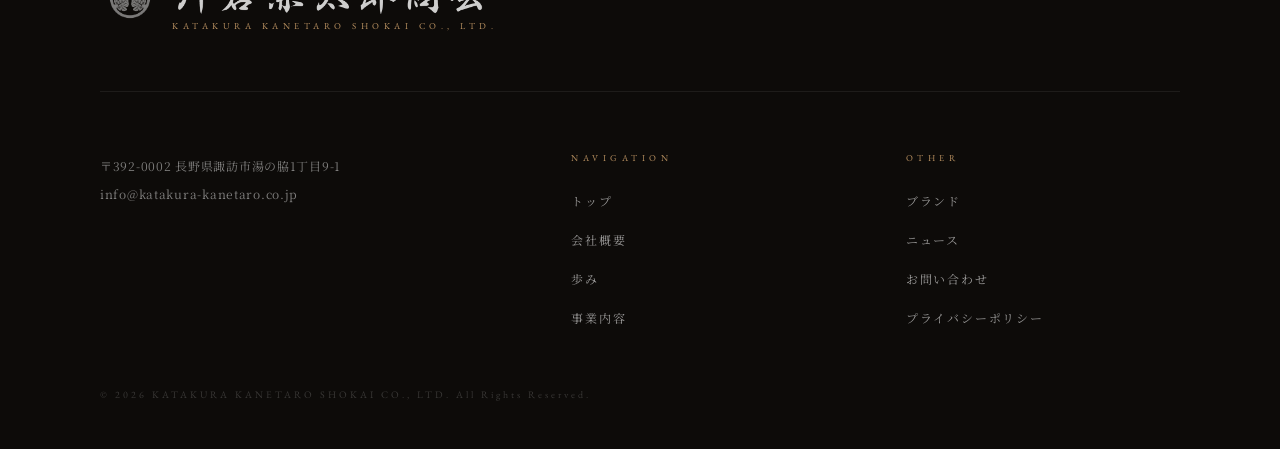
==== commit b6954300: "perf: WebP変換・遅延読み込み・フォント非同期化で高速化 画像をWebPに変換（合計約10MB → 約630KB、約94%削減）: - hero.png 2.1MB → hero.webp 1" ====
--- a/index.html
+++ b/index.html
@@ -8,21 +8,21 @@
   <meta name="robots" content="index, follow"/>
   <meta name="theme-color" content="#0c0a08"/>
   <link rel="canonical" href="https://katakura-silk.netlify.app/"/>
-  <link rel="icon" href="assets/logos/crest.png" type="image/png"/>
-  <link rel="apple-touch-icon" href="assets/logos/crest.png"/>
-  <link rel="preload" href="assets/images/hero.png" as="image"/>
+  <link rel="icon" href="assets/logos/crest.webp" type="image/png"/>
+  <link rel="apple-touch-icon" href="assets/logos/crest.webp"/>
+  <link rel="preload" href="assets/images/hero.webp" as="image" type="image/webp" fetchpriority="high"/>
   <meta property="og:type" content="website"/>
   <meta property="og:site_name" content="株式会社片倉兼太郎商会"/>
   <meta property="og:locale" content="ja_JP"/>
   <meta property="og:url" content="https://katakura-silk.netlify.app/"/>
   <meta property="og:title" content="片倉兼太郎商会 | KATAKURA KANETARO SHOKAI CO., LTD."/>
   <meta property="og:description" content="株式会社片倉兼太郎商会の公式サイト。1873年創業のシルクの知見を基に、シルクパウダーとウェルネスブランド「玄盈 GENEI」を展開。長野県諏訪市本社。"/>
-  <meta property="og:image" content="https://katakura-silk.netlify.app/assets/images/hero.png"/>
+  <meta property="og:image" content="https://katakura-silk.netlify.app/assets/images/hero.webp"/>
   <meta property="og:image:alt" content="片倉兼太郎商会 コーポレートサイト"/>
   <meta name="twitter:card" content="summary_large_image"/>
   <meta name="twitter:title" content="片倉兼太郎商会 | KATAKURA KANETARO SHOKAI CO., LTD."/>
   <meta name="twitter:description" content="株式会社片倉兼太郎商会の公式サイト。1873年創業のシルクの知見を基に、シルクパウダーとウェルネスブランド「玄盈 GENEI」を展開。"/>
-  <meta name="twitter:image" content="https://katakura-silk.netlify.app/assets/images/hero.png"/>
+  <meta name="twitter:image" content="https://katakura-silk.netlify.app/assets/images/hero.webp"/>
   <script type="application/ld+json">
   {
     "@context": "https://schema.org",
@@ -42,7 +42,7 @@
         "name": "株式会社片倉兼太郎商会",
         "alternateName": ["KATAKURA KANETARO SHOKAI CO., LTD.", "片倉兼太郎商会"],
         "url": "https://katakura-silk.netlify.app/",
-        "logo": "https://katakura-silk.netlify.app/assets/logos/crest.png",
+        "logo": "https://katakura-silk.netlify.app/assets/logos/crest.webp",
         "email": "info@katakura-kanetaro.co.jp",
         "address": {
           "@type": "PostalAddress",
@@ -57,7 +57,9 @@
   </script>
   <link rel="preconnect" href="https://fonts.googleapis.com"/>
   <link rel="preconnect" href="https://fonts.gstatic.com" crossorigin/>
-  <link href="https://fonts.googleapis.com/css2?family=Noto+Serif+JP:wght@200;300;400;500;700&family=EB+Garamond:ital,wght@0,300;0,400;0,500;1,300;1,400&display=swap" rel="stylesheet"/>
+  <link rel="preload" as="style" href="https://fonts.googleapis.com/css2?family=Noto+Serif+JP:wght@200;300;400;500;700&family=EB+Garamond:ital,wght@0,300;0,400;0,500;1,300;1,400&display=swap"/>
+  <link rel="stylesheet" href="https://fonts.googleapis.com/css2?family=Noto+Serif+JP:wght@200;300;400;500;700&family=EB+Garamond:ital,wght@0,300;0,400;0,500;1,300;1,400&display=swap" media="print" onload="this.media='all'"/>
+  <noscript><link rel="stylesheet" href="https://fonts.googleapis.com/css2?family=Noto+Serif+JP:wght@200;300;400;500;700&family=EB+Garamond:ital,wght@0,300;0,400;0,500;1,300;1,400&display=swap"/></noscript>
   <link rel="stylesheet" href="style.css"/>
   <style>
 
@@ -72,7 +74,7 @@
       rgba(12,10,8,0.72) 0%,
       rgba(12,10,8,0.55) 45%,
       rgba(12,10,8,0.78) 100%),
-    url('assets/images/hero.png');
+    url('assets/images/hero.webp');
   background-size: cover;
   background-position: center 30%;
   position: relative;
@@ -409,8 +411,8 @@
 <nav class="site-nav" id="site-nav">
   <div class="nav-inner">
     <a href="index.html" class="nav-logo">
-      <img src="assets/logos/crest.png" alt="片倉兼太郎商会" class="nav-logo-crest"/>
-      <img src="assets/logos/text.png" alt="片倉兼太郎商会" class="nav-logo-jp"/>
+      <img src="assets/logos/crest.webp" alt="片倉兼太郎商会" class="nav-logo-crest"/>
+      <img src="assets/logos/text.webp" alt="片倉兼太郎商会" class="nav-logo-jp"/>
     </a>
     <ul class="nav-menu">
       <li><a href="index.html" data-en="Top">トップ</a></li>
@@ -448,9 +450,9 @@
   </div>
   <div class="hero-center">
     <h1 class="sr-only">株式会社片倉兼太郎商会 — シルクとウェルネス</h1>
-    <img src="assets/logos/crest.png" alt="片倉兼太郎商会 家紋" class="hero-crest"/>
+    <img src="assets/logos/crest.webp" alt="片倉兼太郎商会 家紋" class="hero-crest"/>
     <div class="hero-gold-bar"></div>
-    <img src="assets/logos/text.png" alt="片倉兼太郎商会" class="hero-name-jp"/>
+    <img src="assets/logos/text.webp" alt="片倉兼太郎商会" class="hero-name-jp"/>
     <span class="hero-name-en">KATAKURA KANETARO SHOKAI CO., LTD.</span>
     <p class="hero-catch" data-en="Harnessing the power of silk — for your beauty and wellbeing.">シルクの潜在能力を、あなたの美と健康に。</p>
   </div>
@@ -498,7 +500,7 @@
         <a href="history.html" class="read-more">View History</a>
       </div>
       <figure>
-        <img src="assets/images/tomioka_silk_mill.jpg" alt="富岡製糸場 繰糸場で働く工女ら" class="legacy-photo"/>
+        <img src="assets/images/tomioka_silk_mill.webp" alt="富岡製糸場 繰糸場で働く工女ら" class="legacy-photo"/ loading="lazy" decoding="async">
         <figcaption class="legacy-photo-caption" data-en="Female workers at the reeling hall, photographed during the Hara Gomei Co. era.<br/>Postcard: &quot;Hara Tomioka Silk Mill — Reeling Hall&quot; — Courtesy of Tomioka City · Tomioka Silk Mill">
           原合名会社が運営していた頃に撮影された繰糸所で働く工女ら<br/>
           絵葉書「原 富岡製絲所 繰糸場（其一部）」＝画像提供：富岡市・富岡製糸場
@@ -551,7 +553,7 @@
 <section class="genei-sec">
   <div class="genei-inner">
     <span class="genei-label">Flagship Brand</span>
-    <img src="assets/logos/genei.png" alt="玄盈 GENEI" class="genei-logo"/>
+    <img src="assets/logos/genei.webp" alt="玄盈 GENEI" class="genei-logo"/>
     <div class="genei-gold-line"></div>
     <p class="genei-body" data-en="Nourish your body with the power of silk.<br/>Next-generation daily wellness that restores your body&#39;s OS.">
       シルクのちからを、からだにいただく。<br/>
@@ -595,9 +597,9 @@
 <footer class="site-footer">
   <div class="footer-inner">
     <div class="footer-logo">
-      <img src="assets/logos/crest.png" alt="片倉兼太郎商会"/>
+      <img src="assets/logos/crest.webp" alt="片倉兼太郎商会"/>
       <div class="footer-logo-text">
-        <img src="assets/logos/text.png" alt="片倉兼太郎商会" class="footer-logo-jp"/>
+        <img src="assets/logos/text.webp" alt="片倉兼太郎商会" class="footer-logo-jp"/>
         <span class="footer-logo-en">KATAKURA KANETARO SHOKAI CO., LTD.</span>
       </div>
     </div>
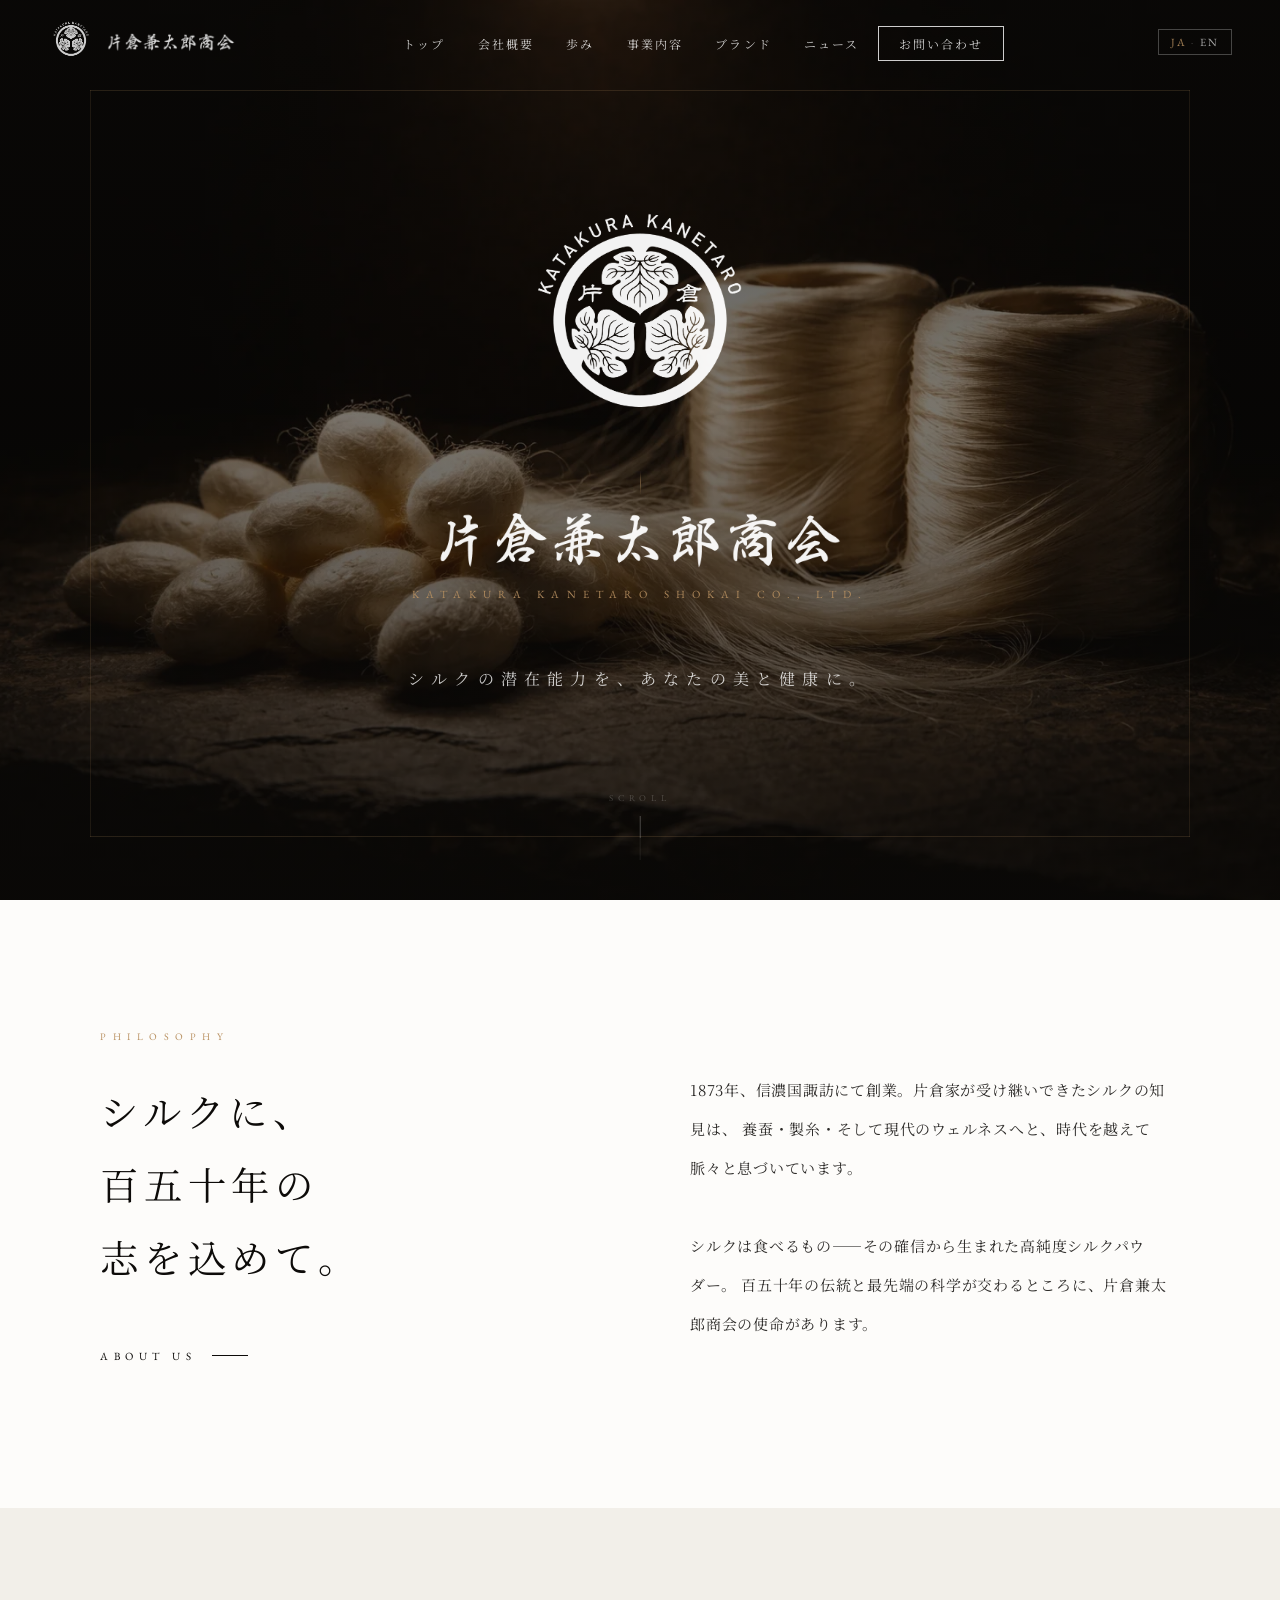
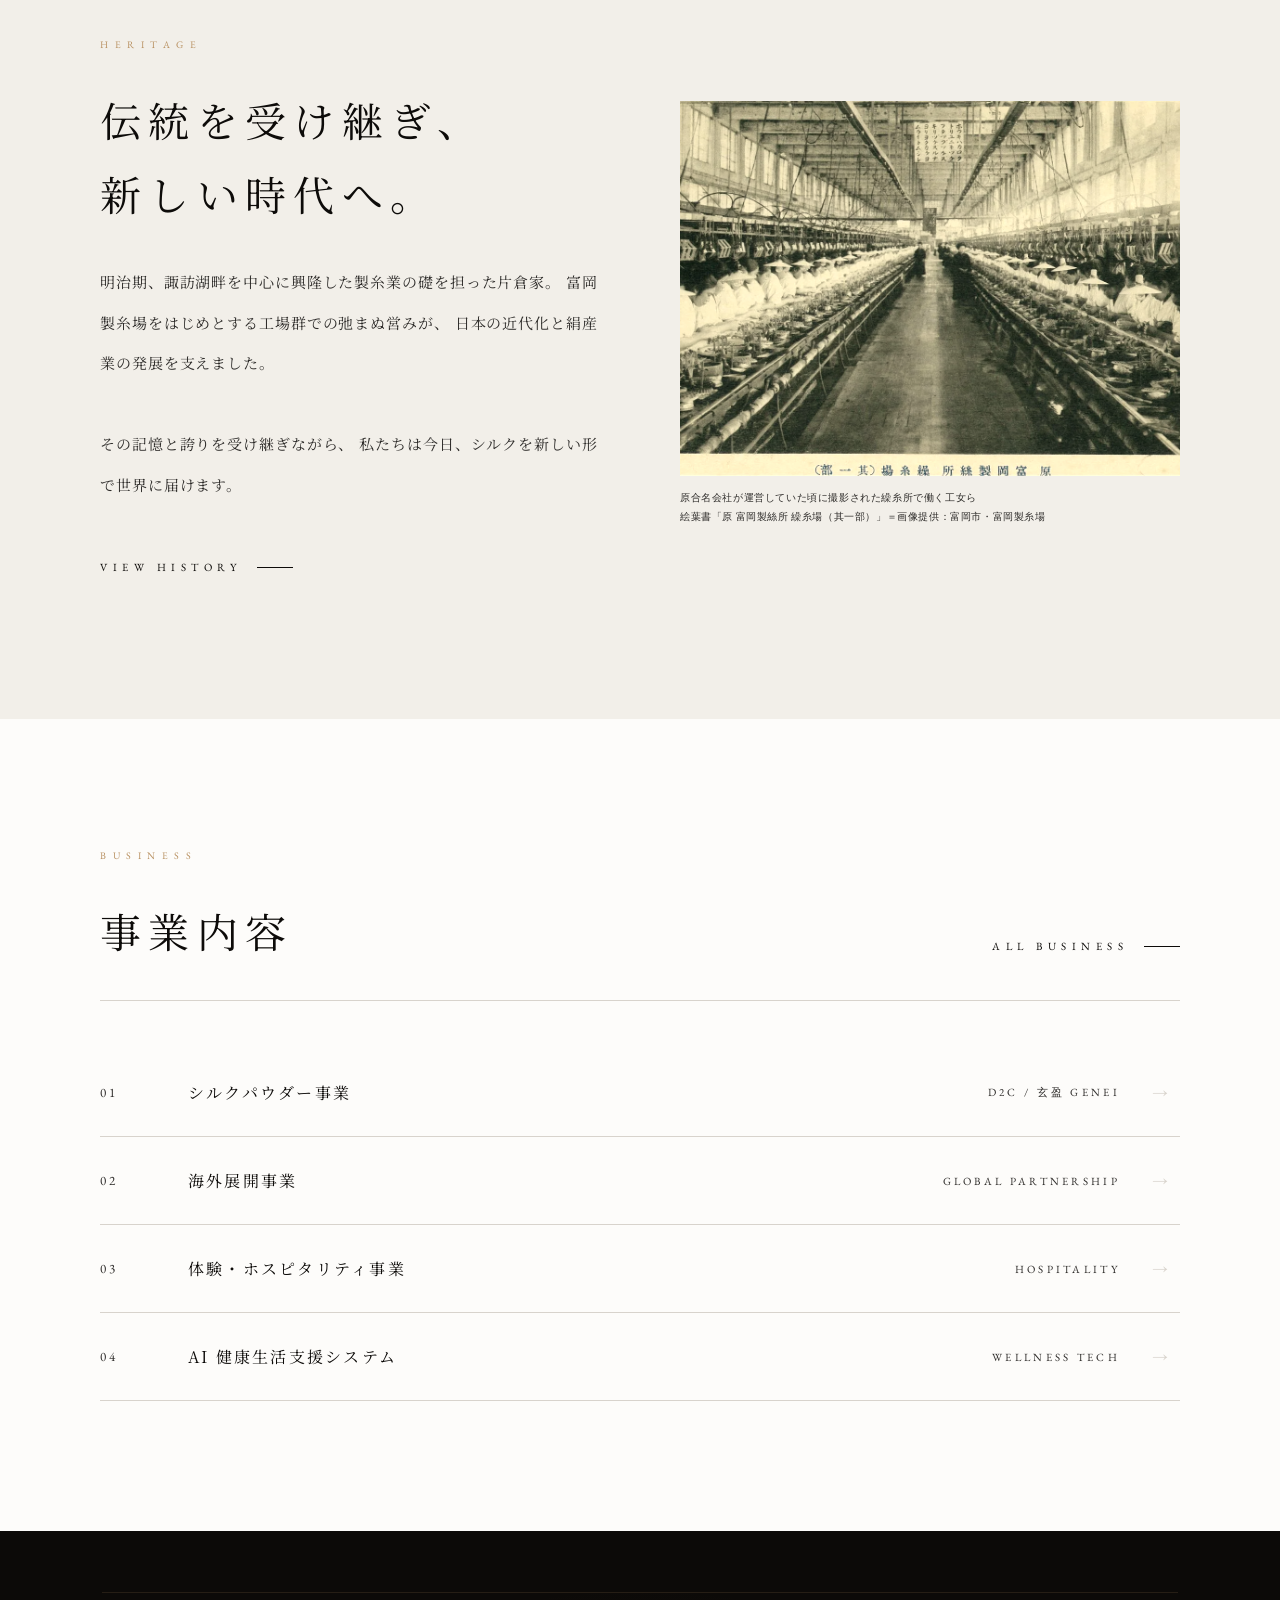
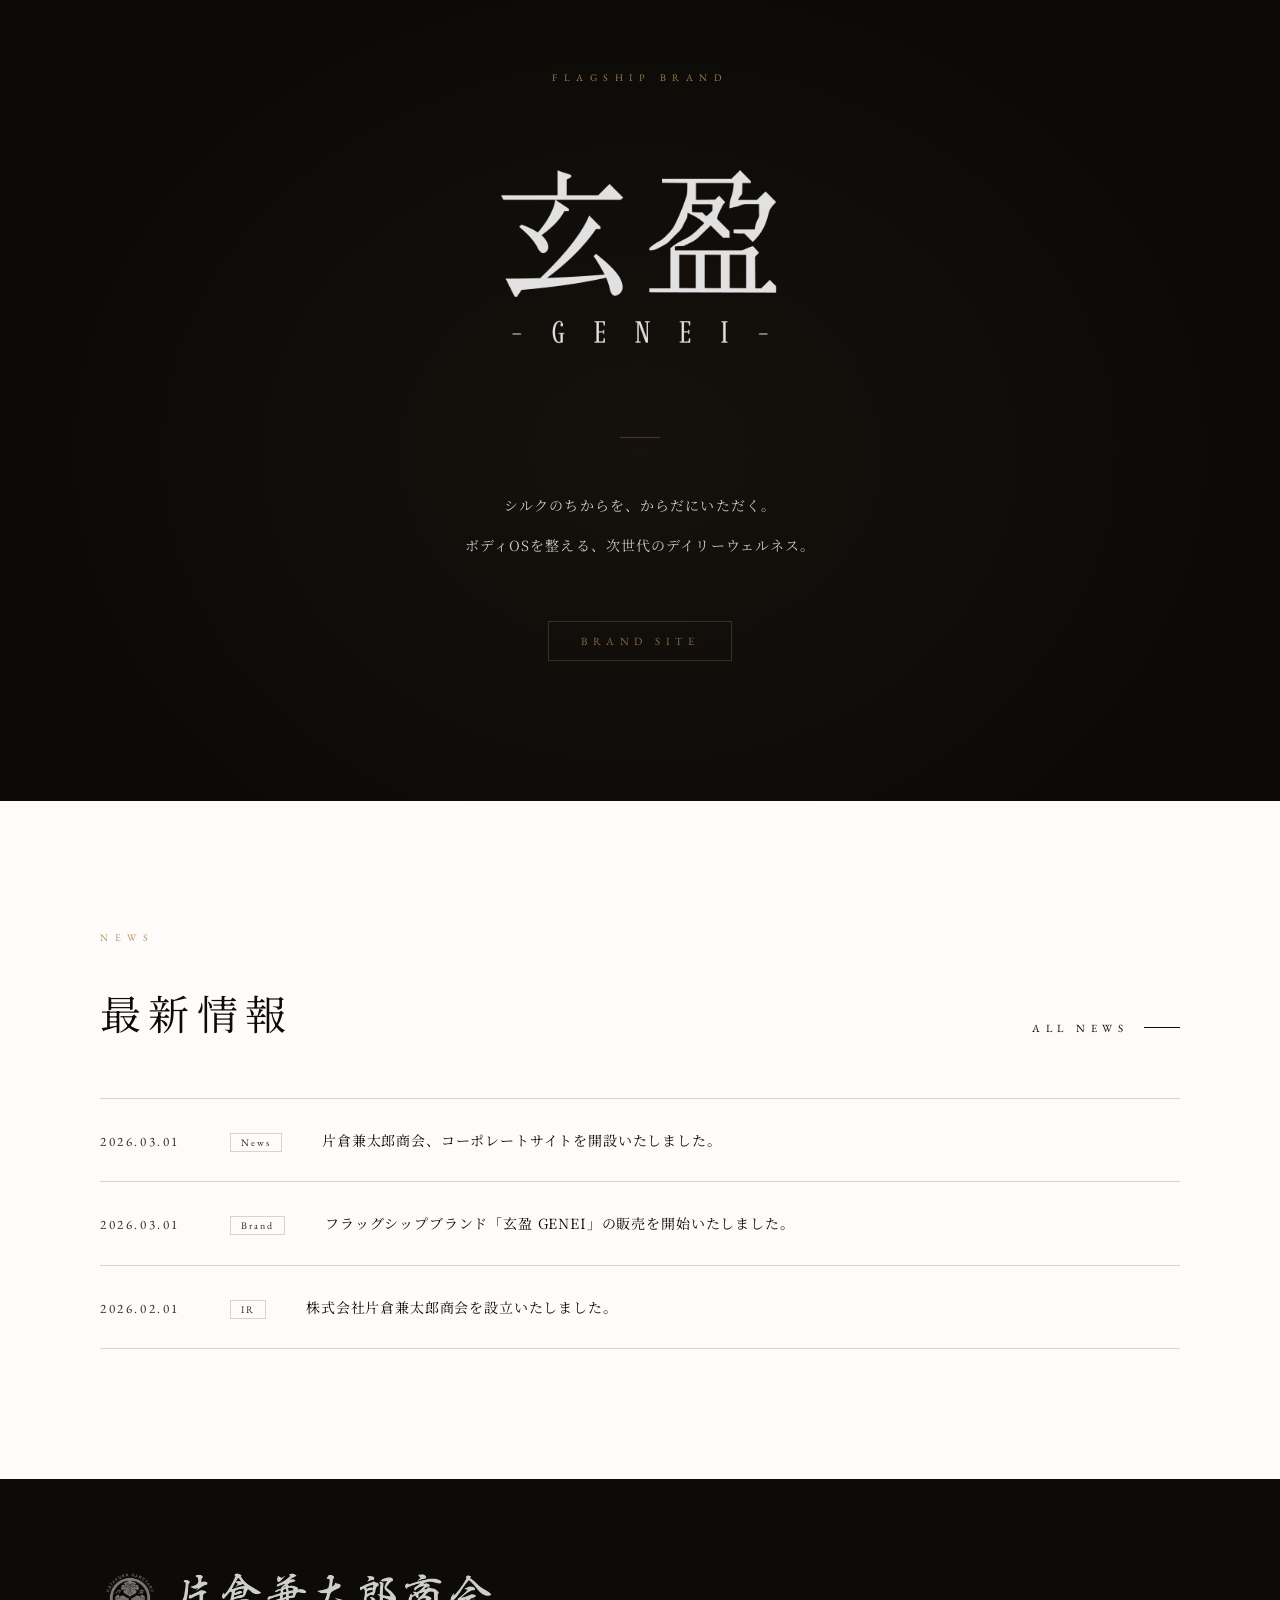
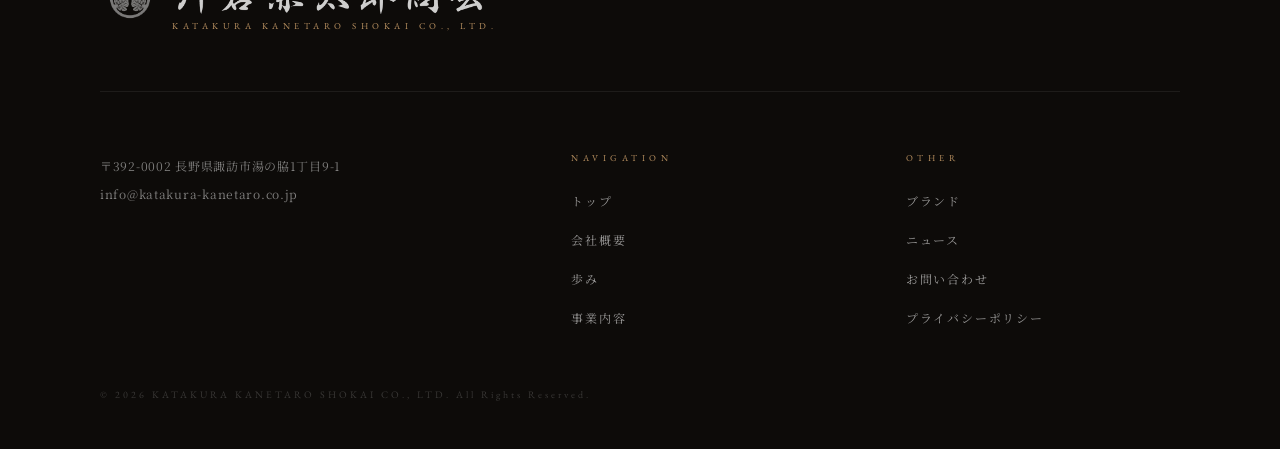
==== commit 440f9d13: "サイト内容を現状へ更新: 医師監修記述の全削除・旧商品情報の整理・GENEIブランドサイト(genei-japan.com)への誘導追加・canonical/OG URLを本番ドメインへ修正 - 小杉" ====
--- a/index.html
+++ b/index.html
@@ -7,42 +7,42 @@
   <meta name="description" content="株式会社片倉兼太郎商会の公式サイト。1873年創業のシルクの知見を基に、シルクパウダーとウェルネスブランド「玄盈 GENEI」を展開。長野県諏訪市本社。"/>
   <meta name="robots" content="index, follow"/>
   <meta name="theme-color" content="#0c0a08"/>
-  <link rel="canonical" href="https://katakura-silk.netlify.app/"/>
+  <link rel="canonical" href="https://www.katakura-kanetaro.co.jp/"/>
   <link rel="icon" href="assets/logos/crest.webp" type="image/png"/>
   <link rel="apple-touch-icon" href="assets/logos/crest.webp"/>
   <link rel="preload" href="assets/images/hero.webp" as="image" type="image/webp" fetchpriority="high"/>
   <meta property="og:type" content="website"/>
   <meta property="og:site_name" content="株式会社片倉兼太郎商会"/>
   <meta property="og:locale" content="ja_JP"/>
-  <meta property="og:url" content="https://katakura-silk.netlify.app/"/>
+  <meta property="og:url" content="https://www.katakura-kanetaro.co.jp/"/>
   <meta property="og:title" content="片倉兼太郎商会 | KATAKURA KANETARO SHOKAI CO., LTD."/>
   <meta property="og:description" content="株式会社片倉兼太郎商会の公式サイト。1873年創業のシルクの知見を基に、シルクパウダーとウェルネスブランド「玄盈 GENEI」を展開。長野県諏訪市本社。"/>
-  <meta property="og:image" content="https://katakura-silk.netlify.app/assets/images/hero.webp"/>
+  <meta property="og:image" content="https://www.katakura-kanetaro.co.jp/assets/images/hero.webp"/>
   <meta property="og:image:alt" content="片倉兼太郎商会 コーポレートサイト"/>
   <meta name="twitter:card" content="summary_large_image"/>
   <meta name="twitter:title" content="片倉兼太郎商会 | KATAKURA KANETARO SHOKAI CO., LTD."/>
   <meta name="twitter:description" content="株式会社片倉兼太郎商会の公式サイト。1873年創業のシルクの知見を基に、シルクパウダーとウェルネスブランド「玄盈 GENEI」を展開。"/>
-  <meta name="twitter:image" content="https://katakura-silk.netlify.app/assets/images/hero.webp"/>
+  <meta name="twitter:image" content="https://www.katakura-kanetaro.co.jp/assets/images/hero.webp"/>
   <script type="application/ld+json">
   {
     "@context": "https://schema.org",
     "@graph": [
       {
         "@type": "WebSite",
-        "@id": "https://katakura-silk.netlify.app/#website",
-        "url": "https://katakura-silk.netlify.app/",
+        "@id": "https://www.katakura-kanetaro.co.jp/#website",
+        "url": "https://www.katakura-kanetaro.co.jp/",
         "name": "株式会社片倉兼太郎商会",
         "description": "1873年創業。シルクパウダーとウェルネスブランドの開発・展開。",
-        "publisher": { "@id": "https://katakura-silk.netlify.app/#organization" },
+        "publisher": { "@id": "https://www.katakura-kanetaro.co.jp/#organization" },
         "inLanguage": "ja"
       },
       {
         "@type": "Organization",
-        "@id": "https://katakura-silk.netlify.app/#organization",
+        "@id": "https://www.katakura-kanetaro.co.jp/#organization",
         "name": "株式会社片倉兼太郎商会",
         "alternateName": ["KATAKURA KANETARO SHOKAI CO., LTD.", "片倉兼太郎商会"],
-        "url": "https://katakura-silk.netlify.app/",
-        "logo": "https://katakura-silk.netlify.app/assets/logos/crest.webp",
+        "url": "https://www.katakura-kanetaro.co.jp/",
+        "logo": "https://www.katakura-kanetaro.co.jp/assets/logos/crest.webp",
         "email": "info@katakura-kanetaro.co.jp",
         "address": {
           "@type": "PostalAddress",
@@ -404,6 +404,16 @@
   .intro-layout { gap: 2rem; }
 }
   </style>
+<script type="text/javascript">
+    // 計測は本番ドメインのみ（プレビュー・社内確認は除外）
+    if (location.hostname.endsWith('katakura-kanetaro.co.jp')) {
+    (function(c,l,a,r,i,t,y){
+        c[a]=c[a]||function(){(c[a].q=c[a].q||[]).push(arguments)};
+        t=l.createElement(r);t.async=1;t.src="https://www.clarity.ms/tag/"+i;
+        y=l.getElementsByTagName(r)[0];y.parentNode.insertBefore(t,y);
+    })(window, document, "clarity", "script", "y46qo7iu3i");
+    }
+</script>
 </head>
 <body>
 
@@ -472,10 +482,10 @@
         <a href="about.html" class="read-more">About Us</a>
       </div>
       <div>
-        <p class="intro-body" data-en="Founded in 1873 in Suwa, Shinano Province. The knowledge of silk passed down through the Katakura family lives on across the ages — from sericulture and silk reeling to modern wellness.<br/><br/>Silk is something to be consumed. From that conviction emerged a high-purity silk powder born of a physician&#39;s perspective. At the intersection of 150 years of tradition and cutting-edge science lies the mission of Katakura Kanetaro Shokai.">
+        <p class="intro-body" data-en="Founded in 1873 in Suwa, Shinano Province. The knowledge of silk passed down through the Katakura family lives on across the ages — from sericulture and silk reeling to modern wellness.<br/><br/>Silk is something to be consumed. From that conviction emerged a high-purity silk powder. At the intersection of 150 years of tradition and cutting-edge science lies the mission of Katakura Kanetaro Shokai.">
           1873年、信濃国諏訪にて創業。片倉家が受け継いできたシルクの知見は、
           養蚕・製糸・そして現代のウェルネスへと、時代を越えて脈々と息づいています。<br/><br/>
-          シルクは食べるもの——その確信から、医師の視点で生まれた高純度シルクパウダー。
+          シルクは食べるもの——その確信から生まれた高純度シルクパウダー。
           百五十年の伝統と最先端の科学が交わるところに、片倉兼太郎商会の使命があります。
         </p>
       </div>
